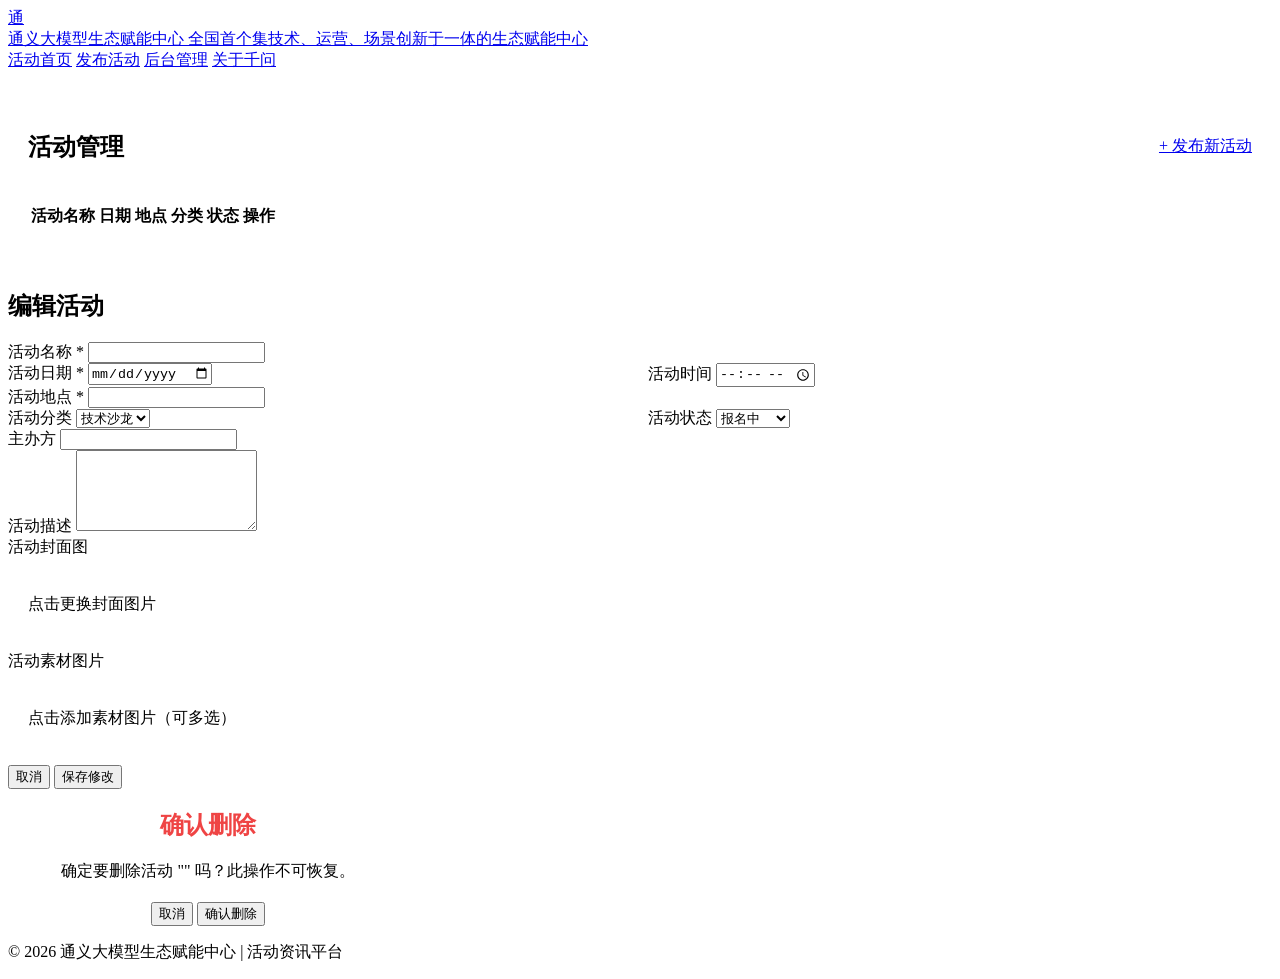
==== admin.html @ 53b087f9 "Add files via upload" ====
<!DOCTYPE html>
<html lang="zh-CN">
<head>
    <meta charset="UTF-8">
    <meta name="viewport" content="width=device-width, initial-scale=1.0">
    <title>后台管理 - 通义大模型生态赋能中心</title>
    <link rel="stylesheet" href="css/style.css">
</head>
<body>
    <!-- 导航栏 -->
    <nav class="navbar">
        <a href="index.html" class="nav-logo">
            <div class="logo-icon">通</div>
            <div class="logo-text-wrap">
                <span class="logo-text">通义大模型生态赋能中心</span>
                <span class="logo-subtitle">全国首个集技术、运营、场景创新于一体的生态赋能中心</span>
            </div>
        </a>
        <div class="nav-links">
            <a href="index.html">活动首页</a>
            <a href="publish.html">发布活动</a>
            <a href="admin.html" class="active">后台管理</a>
            <a href="qwen.html">关于千问</a>
        </div>
    </nav>

    <!-- 管理区域 -->
    <div class="container" style="padding:40px 20px;">
        <div style="display:flex; justify-content:space-between; align-items:center; flex-wrap:wrap; gap:12px;">
            <h2 class="section-title" style="padding-top:0;">活动管理</h2>
            <div style="display:flex; gap:10px; align-items:center;">
                <span style="font-size:14px; color:var(--text-light);" id="eventCount"></span>
                <a href="publish.html" class="btn btn-primary btn-sm">+ 发布新活动</a>
            </div>
        </div>

        <!-- 管理表格 -->
        <div style="overflow-x:auto; margin-top:20px;">
            <table class="admin-table" id="adminTable">
                <thead>
                    <tr>
                        <th>活动名称</th>
                        <th>日期</th>
                        <th>地点</th>
                        <th>分类</th>
                        <th>状态</th>
                        <th>操作</th>
                    </tr>
                </thead>
                <tbody id="tableBody">
                </tbody>
            </table>
        </div>

        <!-- 空状态 -->
        <div class="empty-state" id="emptyState" style="display:none;">
            <div class="empty-icon">📋</div>
            <h3>暂无活动数据</h3>
            <p>点击上方"发布新活动"按钮添加第一个活动</p>
        </div>
    </div>

    <!-- 编辑模态框 -->
    <div class="modal-overlay" id="editModal">
        <div class="modal">
            <h2>编辑活动</h2>
            <form id="editForm">
                <input type="hidden" id="editId">
                
                <div class="form-group">
                    <label>活动名称 <span class="required">*</span></label>
                    <input type="text" class="form-control" id="editTitle" required>
                </div>

                <div style="display:grid; grid-template-columns:1fr 1fr; gap:16px;">
                    <div class="form-group">
                        <label>活动日期 <span class="required">*</span></label>
                        <input type="date" class="form-control" id="editDate" required>
                    </div>
                    <div class="form-group">
                        <label>活动时间</label>
                        <input type="time" class="form-control" id="editTime">
                    </div>
                </div>

                <div class="form-group">
                    <label>活动地点 <span class="required">*</span></label>
                    <input type="text" class="form-control" id="editLocation" required>
                </div>

                <div style="display:grid; grid-template-columns:1fr 1fr; gap:16px;">
                    <div class="form-group">
                        <label>活动分类</label>
                        <select class="form-control" id="editCategory">
                            <option value="技术沙龙">技术沙龙</option>
                            <option value="行业峰会">行业峰会</option>
                            <option value="培训课程">培训课程</option>
                            <option value="工作坊">工作坊</option>
                            <option value="线上直播">线上直播</option>
                            <option value="其他">其他</option>
                        </select>
                    </div>
                    <div class="form-group">
                        <label>活动状态</label>
                        <select class="form-control" id="editStatus">
                            <option value="active">报名中</option>
                            <option value="upcoming">即将开始</option>
                            <option value="ended">已结束</option>
                        </select>
                    </div>
                </div>

                <div class="form-group">
                    <label>主办方</label>
                    <input type="text" class="form-control" id="editOrganizer">
                </div>

                <div class="form-group">
                    <label>活动描述</label>
                    <textarea class="form-control" id="editDescription" rows="5"></textarea>
                </div>

                <!-- 封面上传 -->
                <div class="form-group">
                    <label>活动封面图</label>
                    <div class="upload-area" onclick="document.getElementById('editCoverInput').click()" style="padding:20px;">
                        <p>点击更换封面图片</p>
                    </div>
                    <input type="file" id="editCoverInput" accept="image/*" style="display:none;" onchange="handleEditCoverUpload(this)">
                    <div class="upload-preview" id="editCoverPreview"></div>
                </div>

                <!-- 素材上传 -->
                <div class="form-group">
                    <label>活动素材图片</label>
                    <div class="upload-area" onclick="document.getElementById('editImagesInput').click()" style="padding:20px;">
                        <p>点击添加素材图片（可多选）</p>
                    </div>
                    <input type="file" id="editImagesInput" accept="image/*" multiple style="display:none;" onchange="handleEditImagesUpload(this)">
                    <div class="upload-preview" id="editImagesPreview"></div>
                </div>

                <div class="modal-actions">
                    <button type="button" class="btn btn-outline" onclick="closeEditModal()">取消</button>
                    <button type="submit" class="btn btn-primary">保存修改</button>
                </div>
            </form>
        </div>
    </div>

    <!-- 删除确认模态框 -->
    <div class="modal-overlay" id="deleteModal">
        <div class="modal" style="max-width:400px; text-align:center;">
            <h2 style="color:#ef4444;">确认删除</h2>
            <p style="margin:20px 0; color:var(--text-light);">确定要删除活动 "<span id="deleteEventName"></span>" 吗？此操作不可恢复。</p>
            <div class="modal-actions" style="justify-content:center;">
                <button class="btn btn-outline" onclick="closeDeleteModal()">取消</button>
                <button class="btn btn-danger" id="confirmDeleteBtn">确认删除</button>
            </div>
        </div>
    </div>

    <!-- 页脚 -->
    <footer class="footer">
        <div class="container">
            <p>© 2026 通义大模型生态赋能中心 | 活动资讯平台</p>
        </div>
    </footer>

    <script src="js/app.js"></script>
    <script>
        let editCoverBase64 = '';
        let editImagesBase64 = [];

        // 渲染管理列表
        function renderAdminTable() {
            const events = EventManager.getAll();
            const tbody = document.getElementById('tableBody');
            const emptyState = document.getElementById('emptyState');
            const countEl = document.getElementById('eventCount');

            countEl.textContent = `共 ${events.length} 个活动`;

            if (events.length === 0) {
                document.querySelector('.admin-table').style.display = 'none';
                emptyState.style.display = 'block';
                return;
            }

            document.querySelector('.admin-table').style.display = 'table';
            emptyState.style.display = 'none';

            tbody.innerHTML = events.map(event => `
                <tr>
                    <td style="max-width:250px;">
                        <strong style="display:block; overflow:hidden; text-overflow:ellipsis; white-space:nowrap;">${event.title}</strong>
                        <small style="color:var(--text-light);">${event.organizer || ''}</small>
                    </td>
                    <td>${event.date}</td>
                    <td>${event.location}</td>
                    <td><span class="tag">${event.category || '其他'}</span></td>
                    <td>
                        <span class="status ${event.status === 'active' ? 'status-active' : 'status-ended'}">
                            ${Utils.getStatusText(event.status)}
                        </span>
                    </td>
                    <td>
                        <div class="actions">
                            <button class="btn btn-outline btn-sm" onclick="openEditModal('${event.id}')">编辑</button>
                            <button class="btn btn-danger btn-sm" onclick="openDeleteModal('${event.id}', '${event.title.replace(/'/g, "\\'")}')">删除</button>
                        </div>
                    </td>
                </tr>
            `).join('');
        }

        // 打开编辑模态框
        function openEditModal(id) {
            const event = EventManager.getById(id);
            if (!event) return;

            document.getElementById('editId').value = id;
            document.getElementById('editTitle').value = event.title;
            document.getElementById('editDate').value = event.date;
            document.getElementById('editTime').value = event.time || '';
            document.getElementById('editLocation').value = event.location;
            document.getElementById('editCategory').value = event.category || '其他';
            document.getElementById('editStatus').value = event.status;
            document.getElementById('editOrganizer').value = event.organizer || '';
            document.getElementById('editDescription').value = event.description || '';

            // 加载现有封面
            editCoverBase64 = event.cover || '';
            if (editCoverBase64) {
                document.getElementById('editCoverPreview').innerHTML = `
                    <div class="preview-item">
                        <img src="${editCoverBase64}" alt="封面">
                        <button class="remove-btn" onclick="removeEditCover(event)">×</button>
                    </div>
                `;
            } else {
                document.getElementById('editCoverPreview').innerHTML = '';
            }

            // 加载现有素材
            editImagesBase64 = event.images ? [...event.images] : [];
            renderEditImagesPreview();

            document.getElementById('editModal').classList.add('active');
        }

        function closeEditModal() {
            document.getElementById('editModal').classList.remove('active');
        }

        // 处理编辑时封面上传
        async function handleEditCoverUpload(input) {
            const file = input.files[0];
            if (!file) return;
            editCoverBase64 = await Utils.compressImage(file, { maxSize: 1280, quality: 0.7 });
            document.getElementById('editCoverPreview').innerHTML = `
                <div class="preview-item">
                    <img src="${editCoverBase64}" alt="封面">
                    <button class="remove-btn" onclick="removeEditCover(event)">×</button>
                </div>
            `;
        }

        function removeEditCover(e) {
            e.stopPropagation();
            editCoverBase64 = '';
            document.getElementById('editCoverPreview').innerHTML = '';
            document.getElementById('editCoverInput').value = '';
        }

        // 处理编辑时素材上传
        async function handleEditImagesUpload(input) {
            const files = Array.from(input.files);
            for (const file of files) {
                if (file.size > 5 * 1024 * 1024) continue;
                const base64 = await Utils.compressImage(file, { maxSize: 1024, quality: 0.65 });
                editImagesBase64.push(base64);
            }
            renderEditImagesPreview();
            input.value = '';
        }

        function renderEditImagesPreview() {
            document.getElementById('editImagesPreview').innerHTML = editImagesBase64.map((img, index) => `
                <div class="preview-item">
                    <img src="${img}" alt="素材${index + 1}">
                    <button class="remove-btn" onclick="removeEditImage(event, ${index})">×</button>
                </div>
            `).join('');
        }

        function removeEditImage(e, index) {
            e.stopPropagation();
            editImagesBase64.splice(index, 1);
            renderEditImagesPreview();
        }

        // 提交编辑
        document.getElementById('editForm').addEventListener('submit', function(e) {
            e.preventDefault();
            const id = document.getElementById('editId').value;
            
            const updatedData = {
                title: document.getElementById('editTitle').value.trim(),
                date: document.getElementById('editDate').value,
                time: document.getElementById('editTime').value,
                location: document.getElementById('editLocation').value.trim(),
                category: document.getElementById('editCategory').value,
                status: document.getElementById('editStatus').value,
                organizer: document.getElementById('editOrganizer').value.trim(),
                description: document.getElementById('editDescription').value.trim(),
                cover: editCoverBase64,
                images: editImagesBase64
            };

            const result = EventManager.update(id, updatedData);
            if (!result.success) {
                Utils.showToast(result.message || '保存失败', 'error');
                return;
            }
            closeEditModal();
            renderAdminTable();
            Utils.showToast('活动已更新成功！');
        });

        // 删除相关
        let deleteTargetId = '';

        function openDeleteModal(id, name) {
            deleteTargetId = id;
            document.getElementById('deleteEventName').textContent = name;
            document.getElementById('deleteModal').classList.add('active');
        }

        function closeDeleteModal() {
            document.getElementById('deleteModal').classList.remove('active');
            deleteTargetId = '';
        }

        document.getElementById('confirmDeleteBtn').addEventListener('click', function() {
            if (deleteTargetId) {
                EventManager.delete(deleteTargetId);
                closeDeleteModal();
                renderAdminTable();
                Utils.showToast('活动已删除');
            }
        });

        // 点击模态框外部关闭
        document.getElementById('editModal').addEventListener('click', function(e) {
            if (e.target === this) closeEditModal();
        });
        document.getElementById('deleteModal').addEventListener('click', function(e) {
            if (e.target === this) closeDeleteModal();
        });

        // 初始化
        renderAdminTable();
    </script>
</body>
</html>
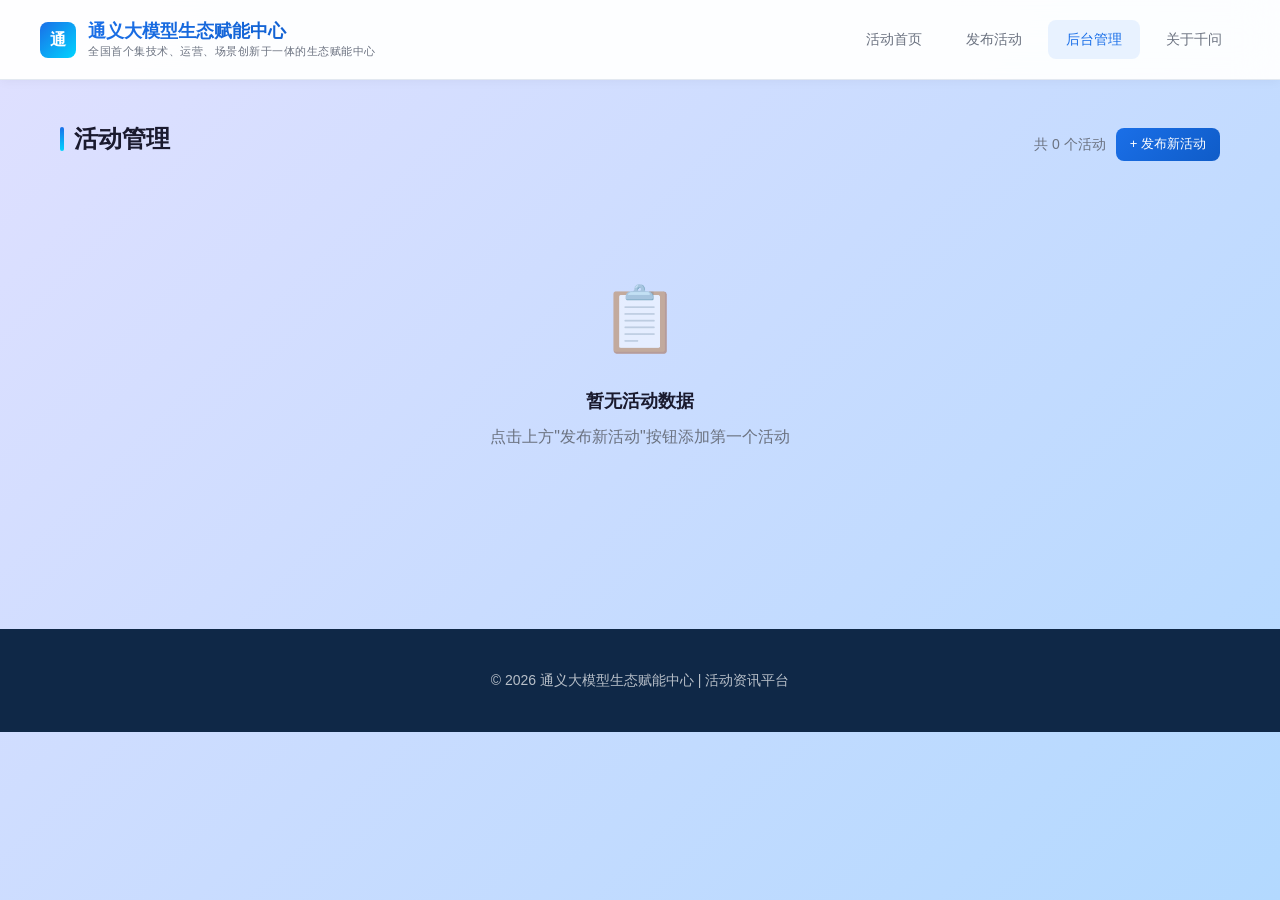
==== commit 59a3bf0e: "Add files via upload" ====
--- a/admin.html
+++ b/admin.html
@@ -167,6 +167,7 @@
         </div>
     </footer>
 
+    <script src="js/events-data.js"></script>
     <script src="js/app.js"></script>
     <script>
         let editCoverBase64 = '';
--- a/css/style.css
+++ b/css/style.css
@@ -0,0 +1,2539 @@
+/* ========== 通义大模型生态赋能中心活动资讯 - 公共样式 ========== */
+:root {
+    --primary: #1a6fe8;
+    --primary-dark: #0f5cc8;
+    --primary-light: #e8f2ff;
+    --accent: #00d4ff;
+    --bg: linear-gradient(135deg, #e0e0ff 0%, #c9dcff 50%, #b3d9ff 100%);
+    --card-bg: #ffffff;
+    --text: #1a1a2e;
+    --text-light: #6b7280;
+    --border: #e2e8f0;
+    --shadow: 0 4px 20px rgba(26, 111, 232, 0.08);
+    --shadow-hover: 0 8px 30px rgba(26, 111, 232, 0.15);
+    --radius: 12px;
+    --transition: all 0.3s ease;
+}
+
+* {
+    margin: 0;
+    padding: 0;
+    box-sizing: border-box;
+}
+
+body {
+    font-family: -apple-system, BlinkMacSystemFont, 'Segoe UI', 'PingFang SC', 'Hiragino Sans GB', 'Microsoft YaHei', sans-serif;
+    background: var(--bg);
+    background-attachment: fixed;
+    color: var(--text);
+    line-height: 1.6;
+    min-height: 100vh;
+}
+
+/* ========== 导航栏 ========== */
+.navbar {
+    background: rgba(255, 255, 255, 0.95);
+    backdrop-filter: blur(20px);
+    border-bottom: 1px solid var(--border);
+    padding: 0 40px;
+    height: 80px;
+    display: flex;
+    align-items: center;
+    justify-content: space-between;
+    position: sticky;
+    top: 0;
+    z-index: 1000;
+    box-shadow: 0 2px 10px rgba(0, 0, 0, 0.04);
+}
+
+.nav-logo {
+    display: flex;
+    align-items: center;
+    gap: 12px;
+    text-decoration: none;
+    color: var(--text);
+}
+
+.nav-logo .logo-icon {
+    width: 36px;
+    height: 36px;
+    background: linear-gradient(135deg, var(--primary), var(--accent));
+    border-radius: 8px;
+    display: flex;
+    align-items: center;
+    justify-content: center;
+    color: white;
+    font-weight: bold;
+    font-size: 16px;
+    flex-shrink: 0;
+}
+
+.nav-logo .logo-text-wrap {
+    display: flex;
+    flex-direction: column;
+    gap: 2px;
+}
+
+.nav-logo .logo-text {
+    font-size: 18px;
+    font-weight: 600;
+    background: linear-gradient(135deg, var(--primary), var(--primary-dark));
+    -webkit-background-clip: text;
+    -webkit-text-fill-color: transparent;
+    line-height: 1.2;
+}
+
+.nav-logo .logo-subtitle {
+    font-size: 11px;
+    color: var(--text-light);
+    line-height: 1.2;
+    letter-spacing: 0.5px;
+}
+
+.nav-links {
+    display: flex;
+    align-items: center;
+    gap: 8px;
+}
+
+.nav-links a {
+    text-decoration: none;
+    color: var(--text-light);
+    padding: 8px 18px;
+    border-radius: 8px;
+    font-size: 14px;
+    font-weight: 500;
+    transition: var(--transition);
+}
+
+.nav-links a:hover,
+.nav-links a.active {
+    color: var(--primary);
+    background: var(--primary-light);
+}
+
+.nav-links a.btn-primary {
+    background: linear-gradient(135deg, var(--primary), var(--primary-dark));
+    color: white;
+    padding: 8px 20px;
+}
+
+.nav-links a.btn-primary:hover {
+    transform: translateY(-1px);
+    box-shadow: 0 4px 12px rgba(26, 111, 232, 0.3);
+}
+
+/* ========== 通用容器 ========== */
+.container {
+    max-width: 1200px;
+    margin: 0 auto;
+    padding: 0 20px;
+}
+
+/* ========== 按钮样式 ========== */
+.btn {
+    display: inline-flex;
+    align-items: center;
+    justify-content: center;
+    gap: 8px;
+    padding: 10px 24px;
+    border-radius: 8px;
+    font-size: 14px;
+    font-weight: 500;
+    border: none;
+    cursor: pointer;
+    transition: var(--transition);
+    text-decoration: none;
+}
+
+.btn-primary {
+    background: linear-gradient(135deg, var(--primary), var(--primary-dark));
+    color: white;
+}
+
+.btn-primary:hover {
+    transform: translateY(-2px);
+    box-shadow: 0 6px 20px rgba(26, 111, 232, 0.3);
+}
+
+.btn-outline {
+    background: transparent;
+    color: var(--primary);
+    border: 1.5px solid var(--primary);
+}
+
+.btn-outline:hover {
+    background: var(--primary-light);
+}
+
+.btn-danger {
+    background: #ef4444;
+    color: white;
+}
+
+.btn-danger:hover {
+    background: #dc2626;
+    transform: translateY(-1px);
+}
+
+.btn-sm {
+    padding: 6px 14px;
+    font-size: 13px;
+}
+
+/* ========== 卡片样式 ========== */
+.card {
+    background: var(--card-bg);
+    border-radius: var(--radius);
+    box-shadow: var(--shadow);
+    border: 1px solid var(--border);
+    overflow: hidden;
+    transition: var(--transition);
+}
+
+.card:hover {
+    box-shadow: var(--shadow-hover);
+    transform: translateY(-4px);
+}
+
+/* ========== 表单样式 ========== */
+.form-group {
+    margin-bottom: 20px;
+}
+
+.form-group label {
+    display: block;
+    font-size: 14px;
+    font-weight: 500;
+    color: var(--text);
+    margin-bottom: 6px;
+}
+
+.form-group label .required {
+    color: #ef4444;
+    margin-left: 2px;
+}
+
+.form-control {
+    width: 100%;
+    padding: 10px 14px;
+    border: 1.5px solid var(--border);
+    border-radius: 8px;
+    font-size: 14px;
+    transition: var(--transition);
+    outline: none;
+    background: white;
+}
+
+.form-control:focus {
+    border-color: var(--primary);
+    box-shadow: 0 0 0 3px rgba(26, 111, 232, 0.1);
+}
+
+textarea.form-control {
+    resize: vertical;
+    min-height: 120px;
+}
+
+/* ========== AI资讯滚动条 ========== */
+.ai-news-bar {
+    background: linear-gradient(135deg, #0a1628 0%, #132a52 100%);
+    border-bottom: 1px solid rgba(0, 212, 255, 0.2);
+    padding: 8px 0;
+    overflow: hidden;
+    position: relative;
+}
+
+.ai-news-bar::before {
+    content: '';
+    position: absolute;
+    top: 0;
+    left: 0;
+    right: 0;
+    height: 1px;
+    background: linear-gradient(90deg, transparent, var(--accent), transparent);
+}
+
+.ai-news-inner {
+    display: flex;
+    align-items: center;
+    gap: 16px;
+    max-width: 1200px;
+    margin: 0 auto;
+    padding: 0 20px;
+}
+
+.ai-news-label {
+    flex-shrink: 0;
+    display: flex;
+    align-items: center;
+    gap: 8px;
+    background: linear-gradient(135deg, var(--primary), var(--accent));
+    color: white;
+    padding: 5px 14px;
+    border-radius: 20px;
+    font-size: 13px;
+    font-weight: 600;
+    letter-spacing: 0.5px;
+    z-index: 2;
+    box-shadow: 0 2px 10px rgba(0, 212, 255, 0.3);
+}
+
+.ai-news-label .pulse-dot {
+    width: 7px;
+    height: 7px;
+    background: #ff4d4d;
+    border-radius: 50%;
+    animation: pulse-dot 1.5s ease-in-out infinite;
+}
+
+@keyframes pulse-dot {
+    0%, 100% { opacity: 1; transform: scale(1); }
+    50% { opacity: 0.5; transform: scale(1.4); }
+}
+
+.ai-news-track-wrapper {
+    flex: 1;
+    overflow: hidden;
+    position: relative;
+    mask-image: linear-gradient(90deg, transparent 0%, black 3%, black 97%, transparent 100%);
+    -webkit-mask-image: linear-gradient(90deg, transparent 0%, black 3%, black 97%, transparent 100%);
+}
+
+.ai-news-track {
+    display: flex;
+    gap: 12px;
+    animation: news-scroll 60s linear infinite;
+    width: max-content;
+}
+
+.ai-news-track:hover {
+    animation-play-state: paused;
+}
+
+@keyframes news-scroll {
+    0% { transform: translateX(0); }
+    100% { transform: translateX(-50%); }
+}
+
+.ai-news-item {
+    flex-shrink: 0;
+    display: flex;
+    align-items: center;
+    gap: 10px;
+    background: rgba(255, 255, 255, 0.06);
+    border: 1px solid rgba(255, 255, 255, 0.08);
+    border-radius: 8px;
+    padding: 8px 16px;
+    cursor: pointer;
+    transition: all 0.3s ease;
+    white-space: nowrap;
+}
+
+.ai-news-item:hover {
+    background: rgba(255, 255, 255, 0.12);
+    border-color: rgba(0, 212, 255, 0.3);
+    transform: translateY(-1px);
+}
+
+.ai-news-item .news-tag {
+    font-size: 11px;
+    padding: 2px 8px;
+    border-radius: 4px;
+    font-weight: 500;
+    flex-shrink: 0;
+}
+
+.ai-news-item .news-tag.qwen {
+    background: rgba(0, 212, 255, 0.15);
+    color: #00d4ff;
+}
+
+.ai-news-item .news-tag.ai {
+    background: rgba(139, 92, 246, 0.15);
+    color: #a78bfa;
+}
+
+.ai-news-item .news-tag.model {
+    background: rgba(16, 185, 129, 0.15);
+    color: #34d399;
+}
+
+.ai-news-item .news-tag.app {
+    background: rgba(251, 191, 36, 0.15);
+    color: #fbbf24;
+}
+
+.ai-news-item .news-title {
+    font-size: 13px;
+    color: rgba(255, 255, 255, 0.85);
+    font-weight: 400;
+}
+
+.ai-news-item .news-time {
+    font-size: 11px;
+    color: rgba(255, 255, 255, 0.35);
+    flex-shrink: 0;
+}
+
+/* ========== Hero轮播区域（层叠交错排版）========== */
+.hero-carousel-section {
+    background: transparent;
+    padding: 0 0 20px;
+    position: relative;
+}
+
+/* 标题区域 - 透明背景（与页面渐变一致） */
+.carousel-header-gradient {
+    background: transparent;
+    padding: 28px 0 20px;
+    position: relative;
+}
+
+.carousel-header-inner {
+    max-width: 1400px;
+    margin: 0 auto;
+    padding: 0 80px;
+    display: flex;
+    justify-content: space-between;
+    align-items: center;
+    position: relative;
+    z-index: 1;
+}
+
+.carousel-title {
+    font-size: 30px;
+    font-weight: 800;
+    color: var(--primary);
+    margin: 0;
+    padding: 0 0 0 20px;
+    letter-spacing: 3px;
+    position: relative;
+    background: linear-gradient(135deg, #1a6fe8 0%, #4f46e5 45%, #7c3aed 100%);
+    -webkit-background-clip: text;
+    -webkit-text-fill-color: transparent;
+    background-clip: text;
+    filter: drop-shadow(0 2px 3px rgba(79, 70, 229, 0.28)) drop-shadow(0 6px 12px rgba(26, 111, 232, 0.12));
+}
+
+.carousel-title::before {
+    content: '';
+    position: absolute;
+    left: 0;
+    top: 50%;
+    transform: translateY(-50%);
+    width: 6px;
+    height: 70%;
+    border-radius: 4px;
+    background: linear-gradient(180deg, #1a6fe8 0%, #7c3aed 100%);
+    box-shadow: 0 2px 8px rgba(79, 70, 229, 0.45), inset 0 1px 1px rgba(255, 255, 255, 0.4);
+}
+
+
+
+/* 轮播视口 */
+.carousel-viewport-stacked {
+    max-width: 1400px;
+    margin: 0 auto;
+    padding: 20px 80px 0;
+    position: relative;
+    overflow: visible;
+}
+
+.carousel-track-stacked {
+    display: flex;
+    align-items: center;
+    justify-content: center;
+    gap: 0;
+    min-height: 360px;
+    position: relative;
+}
+
+/* 层叠卡片样式 */
+.carousel-slide-stacked {
+    position: absolute;
+    width: 300px;
+    height: 360px;
+    border-radius: 16px;
+    overflow: hidden;
+    box-shadow: 0 8px 30px rgba(0, 0, 0, 0.12);
+    transition: all 0.6s cubic-bezier(0.4, 0, 0.2, 1);
+    cursor: pointer;
+    background: white;
+}
+
+/* 中间突出卡片 */
+.carousel-slide-stacked.active {
+    transform: translateX(0) scale(1.1);
+    z-index: 10;
+    box-shadow: 0 20px 60px rgba(26, 111, 232, 0.3);
+}
+
+/* 左侧卡片 */
+.carousel-slide-stacked.prev {
+    transform: translateX(-220px) scale(0.82);
+    z-index: 5;
+    opacity: 0.7;
+    filter: brightness(0.7);
+}
+
+.carousel-slide-stacked.prev:hover {
+    transform: translateX(-200px) scale(0.87);
+    opacity: 0.85;
+    filter: brightness(0.85);
+}
+
+/* 右侧卡片 */
+.carousel-slide-stacked.next {
+    transform: translateX(220px) scale(0.82);
+    z-index: 5;
+    opacity: 0.7;
+    filter: brightness(0.7);
+}
+
+.carousel-slide-stacked.next:hover {
+    transform: translateX(200px) scale(0.87);
+    opacity: 0.85;
+    filter: brightness(0.85);
+}
+
+/* 隐藏其他卡片 */
+.carousel-slide-stacked.hidden {
+    transform: translateX(0) scale(0.6);
+    z-index: 1;
+    opacity: 0;
+    pointer-events: none;
+}
+
+/* 卡片图片 */
+.carousel-slide-stacked .slide-image {
+    width: 100%;
+    aspect-ratio: 1 / 1;
+    object-fit: cover;
+    transition: all 0.5s cubic-bezier(0.4, 0, 0.2, 1);
+}
+
+.carousel-slide-stacked.active:hover .slide-image {
+    transform: scale(1.05);
+}
+
+/* 遮罩和内容 */
+.slide-overlay {
+    position: absolute;
+    bottom: 0;
+    left: 0;
+    right: 0;
+    height: 35%;
+    background: linear-gradient(to top, rgba(0,0,0,0.9) 0%, rgba(0,0,0,0.6) 70%, transparent 100%);
+    pointer-events: none;
+}
+
+.slide-content {
+    position: absolute;
+    bottom: 0;
+    left: 0;
+    right: 0;
+    padding: 24px;
+    z-index: 2;
+}
+
+.slide-title {
+    font-size: 16px;
+    font-weight: 700;
+    line-height: 1.4;
+    margin: 0;
+    padding: 12px 16px;
+    background: linear-gradient(135deg, rgba(30, 64, 175, 0.9) 0%, rgba(59, 130, 246, 0.85) 50%, rgba(6, 182, 212, 0.8) 100%);
+    color: white;
+    border-radius: 10px 10px 0 0;
+    backdrop-filter: blur(10px);
+    box-shadow: 0 -4px 20px rgba(30, 64, 175, 0.3);
+}
+
+/* 导航按钮 */
+.carousel-nav-btn {
+    position: absolute;
+    top: 45%;
+    transform: translateY(-50%);
+    width: 44px;
+    height: 44px;
+    border-radius: 50%;
+    background: white;
+    border: 2px solid var(--border);
+    cursor: pointer;
+    display: flex;
+    align-items: center;
+    justify-content: center;
+    transition: all 0.3s ease;
+    z-index: 20;
+    box-shadow: 0 4px 16px rgba(0, 0, 0, 0.1);
+}
+
+.carousel-nav-btn:hover {
+    background: var(--primary);
+    border-color: var(--primary);
+    color: white;
+    transform: translateY(-50%) scale(1.1);
+    box-shadow: 0 8px 24px rgba(26, 111, 232, 0.3);
+}
+
+.carousel-nav-btn svg {
+    stroke: currentColor;
+}
+
+.carousel-prev-btn {
+    left: 10px;
+}
+
+.carousel-next-btn {
+    right: 10px;
+}
+
+/* 分页指示器 */
+.carousel-dots {
+    display: flex;
+    justify-content: center;
+    gap: 8px;
+    margin-top: 16px;
+}
+
+.dot-indicator {
+    width: 10px;
+    height: 10px;
+    border-radius: 50%;
+    background: #d1d5db;
+    cursor: pointer;
+    transition: all 0.3s ease;
+    border: 2px solid transparent;
+}
+
+.dot-indicator:hover {
+    background: #9ca3af;
+    transform: scale(1.2);
+}
+
+.dot-indicator.active {
+    width: 36px;
+    border-radius: 6px;
+    background: linear-gradient(135deg, var(--primary), var(--accent));
+    border-color: rgba(26, 111, 232, 0.2);
+}
+
+
+/* ========== 活动卡片网格 ========== */
+.events-grid {
+    display: grid;
+    grid-template-columns: repeat(auto-fill, minmax(350px, 1fr));
+    gap: 24px;
+    padding: 40px 0;
+}
+
+.event-card {
+    cursor: pointer;
+}
+
+.event-card .card-img {
+    width: 100%;
+    height: 200px;
+    object-fit: cover;
+    background: linear-gradient(135deg, var(--primary-light), #dbeafe);
+    display: flex;
+    align-items: center;
+    justify-content: center;
+    color: var(--primary);
+    font-size: 48px;
+}
+
+.event-card .card-img img {
+    width: 100%;
+    height: 100%;
+    object-fit: cover;
+}
+
+.event-card .card-body {
+    padding: 20px;
+}
+
+.event-card .card-body h3 {
+    font-size: 17px;
+    font-weight: 600;
+    margin-bottom: 10px;
+    line-height: 1.4;
+    display: -webkit-box;
+    -webkit-line-clamp: 2;
+    -webkit-box-orient: vertical;
+    overflow: hidden;
+}
+
+.event-card .card-meta {
+    display: flex;
+    flex-direction: column;
+    gap: 6px;
+    font-size: 13px;
+    color: var(--text-light);
+}
+
+.event-card .card-meta span {
+    display: flex;
+    align-items: center;
+    gap: 6px;
+}
+
+.event-card .card-footer {
+    padding: 14px 20px;
+    border-top: 1px solid var(--border);
+    display: flex;
+    justify-content: space-between;
+    align-items: center;
+}
+
+.event-card .tag {
+    font-size: 12px;
+    padding: 3px 10px;
+    border-radius: 20px;
+    background: var(--primary-light);
+    color: var(--primary);
+    font-weight: 500;
+}
+
+.event-card .status {
+    font-size: 12px;
+    font-weight: 500;
+}
+
+.status-active {
+    color: #10b981;
+}
+
+.status-ended {
+    color: #9ca3af;
+}
+
+/* ========== 分区标题 ========== */
+.section-title {
+    font-size: 24px;
+    font-weight: 600;
+    padding-top: 40px;
+    padding-bottom: 10px;
+    display: flex;
+    align-items: center;
+    gap: 10px;
+}
+
+.section-title::before {
+    content: '';
+    width: 4px;
+    height: 24px;
+    background: linear-gradient(180deg, var(--primary), var(--accent));
+    border-radius: 2px;
+}
+
+/* ========== 上传区域 ========== */
+.upload-area {
+    border: 2px dashed var(--border);
+    border-radius: var(--radius);
+    padding: 40px;
+    text-align: center;
+    cursor: pointer;
+    transition: var(--transition);
+    background: #fafbfd;
+}
+
+.upload-area:hover {
+    border-color: var(--primary);
+    background: var(--primary-light);
+}
+
+.upload-area .upload-icon {
+    font-size: 48px;
+    color: var(--primary);
+    margin-bottom: 12px;
+}
+
+.upload-area p {
+    color: var(--text-light);
+    font-size: 14px;
+}
+
+.upload-preview {
+    margin-top: 16px;
+    display: flex;
+    flex-wrap: wrap;
+    gap: 10px;
+}
+
+.upload-preview .preview-item {
+    width: 100px;
+    height: 100px;
+    border-radius: 8px;
+    overflow: hidden;
+    position: relative;
+}
+
+.upload-preview .preview-item img {
+    width: 100%;
+    height: 100%;
+    object-fit: cover;
+}
+
+.upload-preview .preview-item .remove-btn {
+    position: absolute;
+    top: 4px;
+    right: 4px;
+    width: 20px;
+    height: 20px;
+    border-radius: 50%;
+    background: rgba(239, 68, 68, 0.9);
+    color: white;
+    border: none;
+    cursor: pointer;
+    font-size: 12px;
+    display: flex;
+    align-items: center;
+    justify-content: center;
+}
+
+/* ========== 后台管理表格 ========== */
+.admin-table {
+    width: 100%;
+    border-collapse: collapse;
+    background: white;
+    border-radius: var(--radius);
+    overflow: hidden;
+    box-shadow: var(--shadow);
+}
+
+.admin-table th,
+.admin-table td {
+    padding: 14px 18px;
+    text-align: left;
+    font-size: 14px;
+}
+
+.admin-table th {
+    background: var(--primary);
+    color: white;
+    font-weight: 500;
+}
+
+.admin-table tr:nth-child(even) {
+    background: #f9fafb;
+}
+
+.admin-table tr:hover {
+    background: var(--primary-light);
+}
+
+.admin-table .actions {
+    display: flex;
+    gap: 8px;
+}
+
+/* ========== 详情页 ========== */
+.detail-header {
+    background: linear-gradient(135deg, #0f2847 0%, #1a4a8a 100%);
+    padding: 60px 0;
+    color: white;
+}
+
+.detail-header h1 {
+    font-size: 32px;
+    margin-bottom: 16px;
+}
+
+.detail-meta {
+    display: flex;
+    flex-wrap: wrap;
+    gap: 20px;
+    font-size: 14px;
+    opacity: 0.9;
+}
+
+.detail-meta span {
+    display: flex;
+    align-items: center;
+    gap: 6px;
+}
+
+.detail-content {
+    padding: 40px 0;
+}
+
+.detail-body {
+    background: white;
+    border-radius: var(--radius);
+    padding: 40px;
+    box-shadow: var(--shadow);
+}
+
+.detail-body h2 {
+    font-size: 20px;
+    margin-bottom: 20px;
+    color: var(--primary);
+}
+
+.detail-body .desc {
+    font-size: 15px;
+    line-height: 1.8;
+    color: #374151;
+    white-space: pre-wrap;
+}
+
+.detail-gallery {
+    display: grid;
+    grid-template-columns: repeat(auto-fill, minmax(200px, 1fr));
+    gap: 12px;
+    margin-top: 20px;
+}
+
+.detail-gallery img {
+    width: 100%;
+    height: 160px;
+    object-fit: cover;
+    border-radius: 8px;
+}
+
+/* ========== 模态框 ========== */
+.modal-overlay {
+    display: none;
+    position: fixed;
+    top: 0;
+    left: 0;
+    width: 100%;
+    height: 100%;
+    background: rgba(0, 0, 0, 0.5);
+    z-index: 2000;
+    align-items: center;
+    justify-content: center;
+}
+
+.modal-overlay.active {
+    display: flex;
+}
+
+.modal {
+    background: white;
+    border-radius: var(--radius);
+    padding: 30px;
+    width: 90%;
+    max-width: 600px;
+    max-height: 80vh;
+    overflow-y: auto;
+    box-shadow: 0 20px 60px rgba(0, 0, 0, 0.2);
+}
+
+.modal h2 {
+    font-size: 20px;
+    margin-bottom: 20px;
+    color: var(--text);
+}
+
+.modal-actions {
+    display: flex;
+    justify-content: flex-end;
+    gap: 10px;
+    margin-top: 24px;
+}
+
+/* ========== 空状态 ========== */
+.empty-state {
+    text-align: center;
+    padding: 80px 20px;
+    color: var(--text-light);
+}
+
+.empty-state .empty-icon {
+    font-size: 64px;
+    margin-bottom: 16px;
+    opacity: 0.5;
+}
+
+.empty-state h3 {
+    font-size: 18px;
+    margin-bottom: 8px;
+    color: var(--text);
+}
+
+/* ========== 消息提示 ========== */
+.toast {
+    position: fixed;
+    top: 80px;
+    right: 20px;
+    background: white;
+    padding: 14px 24px;
+    border-radius: 8px;
+    box-shadow: 0 10px 40px rgba(0, 0, 0, 0.15);
+    z-index: 3000;
+    transform: translateX(120%);
+    transition: transform 0.3s ease;
+    font-size: 14px;
+    border-left: 4px solid var(--primary);
+}
+
+.toast.show {
+    transform: translateX(0);
+}
+
+.toast.success {
+    border-left-color: #10b981;
+}
+
+.toast.error {
+    border-left-color: #ef4444;
+}
+
+/* ========== 页脚 ========== */
+.footer {
+    background: #0f2847;
+    color: rgba(255, 255, 255, 0.7);
+    padding: 40px 0;
+    text-align: center;
+    font-size: 14px;
+    margin-top: 60px;
+}
+
+.footer a {
+    color: var(--accent);
+    text-decoration: none;
+}
+
+/* ========== 更多模块入口 ========== */
+.module-links {
+    padding: 48px 0;
+    background:
+        radial-gradient(60% 120% at 10% 0%, rgba(26, 111, 232, 0.06) 0%, transparent 60%),
+        radial-gradient(60% 120% at 90% 100%, rgba(0, 212, 255, 0.05) 0%, transparent 60%),
+        #f8fafc;
+}
+
+.module-links .container {
+    display: flex;
+    gap: 28px;
+    perspective: 1200px;
+}
+
+.module-link-card {
+    position: relative;
+    flex: 1;
+    display: flex;
+    align-items: center;
+    gap: 20px;
+    padding: 30px 32px;
+    border-radius: 20px;
+    text-decoration: none;
+    color: #fff;
+    overflow: hidden;
+    isolation: isolate;
+    transform-style: preserve-3d;
+    transition: transform 0.4s cubic-bezier(0.22, 1, 0.36, 1), box-shadow 0.4s cubic-bezier(0.22, 1, 0.36, 1);
+    cursor: pointer;
+}
+
+/* 默认（上海AI活动）：蓝紫渐变 */
+.module-link-card {
+    background: linear-gradient(135deg, #1a6fe8 0%, #4f46e5 55%, #7c3aed 100%);
+    box-shadow:
+        0 12px 32px -8px rgba(79, 70, 229, 0.45),
+        0 4px 12px rgba(26, 111, 232, 0.25),
+        inset 0 1px 0 rgba(255, 255, 255, 0.25);
+}
+
+/* 张江AI创新小镇：青绿渐变 */
+.module-link-card.card-green {
+    background: linear-gradient(135deg, #0d9488 0%, #0f766e 50%, #115e59 100%);
+    box-shadow:
+        0 12px 32px -8px rgba(13, 148, 136, 0.45),
+        0 4px 12px rgba(13, 148, 136, 0.25),
+        inset 0 1px 0 rgba(255, 255, 255, 0.25);
+}
+
+/* 装饰光晕 */
+.module-link-card::before {
+    content: '';
+    position: absolute;
+    top: -60%;
+    right: -15%;
+    width: 260px;
+    height: 260px;
+    background: radial-gradient(circle, rgba(255, 255, 255, 0.22) 0%, transparent 70%);
+    border-radius: 50%;
+    z-index: -1;
+    transition: transform 0.5s ease;
+}
+
+.module-link-card::after {
+    content: '';
+    position: absolute;
+    bottom: -70%;
+    left: -10%;
+    width: 220px;
+    height: 220px;
+    background: radial-gradient(circle, rgba(255, 255, 255, 0.12) 0%, transparent 70%);
+    border-radius: 50%;
+    z-index: -1;
+}
+
+.module-link-card:hover {
+    transform: translateY(-8px) rotateX(4deg);
+    box-shadow:
+        0 24px 48px -12px rgba(79, 70, 229, 0.55),
+        0 8px 20px rgba(26, 111, 232, 0.3),
+        inset 0 1px 0 rgba(255, 255, 255, 0.3);
+}
+
+.module-link-card.card-green:hover {
+    box-shadow:
+        0 24px 48px -12px rgba(13, 148, 136, 0.55),
+        0 8px 20px rgba(13, 148, 136, 0.3),
+        inset 0 1px 0 rgba(255, 255, 255, 0.3);
+}
+
+.module-link-card:hover::before {
+    transform: scale(1.25);
+}
+
+.module-link-icon {
+    flex-shrink: 0;
+    width: 64px;
+    height: 64px;
+    display: flex;
+    align-items: center;
+    justify-content: center;
+    font-size: 32px;
+    border-radius: 18px;
+    background: rgba(255, 255, 255, 0.18);
+    border: 1px solid rgba(255, 255, 255, 0.28);
+    box-shadow: inset 0 1px 0 rgba(255, 255, 255, 0.3), 0 6px 16px rgba(0, 0, 0, 0.12);
+    backdrop-filter: blur(6px);
+    transition: transform 0.4s cubic-bezier(0.22, 1, 0.36, 1);
+}
+
+.module-link-card:hover .module-link-icon {
+    transform: scale(1.08) rotate(-4deg);
+}
+
+.module-link-info {
+    flex: 1;
+}
+
+.module-link-info h3 {
+    font-size: 19px;
+    font-weight: 700;
+    margin-bottom: 5px;
+    color: #fff;
+    letter-spacing: 0.3px;
+    text-shadow: 0 1px 2px rgba(0, 0, 0, 0.12);
+}
+
+.module-link-info p {
+    font-size: 13px;
+    color: rgba(255, 255, 255, 0.82);
+    margin: 0;
+}
+
+.module-link-arrow {
+    flex-shrink: 0;
+    width: 40px;
+    height: 40px;
+    display: flex;
+    align-items: center;
+    justify-content: center;
+    font-size: 18px;
+    font-weight: 700;
+    color: #fff;
+    border-radius: 50%;
+    background: rgba(255, 255, 255, 0.16);
+    border: 1px solid rgba(255, 255, 255, 0.25);
+    opacity: 0;
+    transform: translateX(-12px);
+    transition: all 0.35s cubic-bezier(0.22, 1, 0.36, 1);
+}
+
+.module-link-card:hover .module-link-arrow {
+    opacity: 1;
+    transform: translateX(0);
+}
+
+/* ========== 张江AI创新小镇 - 页面专属样式 ========== */
+.hero-zhangjiang {
+    background: linear-gradient(135deg, #0d3b2e 0%, #1a6b4a 40%, #0f5c3d 100%);
+    padding: 70px 0;
+    position: relative;
+    overflow: hidden;
+}
+
+.hero-zhangjiang::before {
+    content: '';
+    position: absolute;
+    top: -40%;
+    right: -15%;
+    width: 500px;
+    height: 500px;
+    background: radial-gradient(circle, rgba(52, 211, 153, 0.18), transparent 70%);
+    border-radius: 50%;
+}
+
+.hero-zhangjiang::after {
+    content: '';
+    position: absolute;
+    bottom: -30%;
+    left: -10%;
+    width: 400px;
+    height: 400px;
+    background: radial-gradient(circle, rgba(16, 185, 129, 0.2), transparent 70%);
+    border-radius: 50%;
+}
+
+.hero-zhangjiang .hero-content {
+    position: relative;
+    z-index: 1;
+    text-align: center;
+    color: white;
+}
+
+.hero-zhangjiang .hero-content h1 {
+    font-size: 38px;
+    font-weight: 700;
+    margin-bottom: 12px;
+    letter-spacing: -0.5px;
+}
+
+.hero-zhangjiang .hero-content p {
+    font-size: 17px;
+    opacity: 0.85;
+    max-width: 600px;
+    margin: 0 auto;
+}
+
+.zj-stats {
+    display: flex;
+    justify-content: center;
+    gap: 40px;
+    margin-top: 28px;
+    flex-wrap: wrap;
+}
+
+.zj-stat-item {
+    text-align: center;
+}
+
+.zj-stat-item .stat-num {
+    font-size: 28px;
+    font-weight: 700;
+    display: block;
+    background: linear-gradient(135deg, #34d399, #10b981);
+    -webkit-background-clip: text;
+    -webkit-text-fill-color: transparent;
+}
+
+.zj-stat-item .stat-label {
+    font-size: 13px;
+    opacity: 0.7;
+    margin-top: 2px;
+}
+
+.zj-toolbar {
+    background: white;
+    border-bottom: 1px solid var(--border);
+    padding: 12px 0;
+    position: sticky;
+    top: 70px;
+    z-index: 99;
+    box-shadow: 0 2px 8px rgba(0,0,0,0.04);
+}
+
+.zj-toolbar-inner {
+    max-width: 1200px;
+    margin: 0 auto;
+    padding: 0 20px;
+    display: flex;
+    align-items: center;
+    gap: 12px;
+    flex-wrap: wrap;
+}
+
+.zj-view-tabs {
+    display: flex;
+    gap: 4px;
+    background: var(--bg);
+    padding: 3px;
+    border-radius: 8px;
+}
+
+.zj-view-tab {
+    padding: 6px 16px;
+    border-radius: 6px;
+    font-size: 13px;
+    font-weight: 500;
+    border: none;
+    cursor: pointer;
+    transition: var(--transition);
+    background: transparent;
+    color: var(--text-light);
+}
+
+.zj-view-tab.active {
+    background: white;
+    color: #0f5c3d;
+    box-shadow: 0 1px 4px rgba(0,0,0,0.08);
+}
+
+.zj-publish-form {
+    background: white;
+    border-radius: var(--radius);
+    padding: 30px;
+    box-shadow: var(--shadow);
+    border: 1px solid var(--border);
+    max-width: 800px;
+    margin: 0 auto;
+}
+
+.zj-admin-section {
+    background: white;
+    border-radius: var(--radius);
+    padding: 24px;
+    box-shadow: var(--shadow);
+    border: 1px solid var(--border);
+    margin-top: 20px;
+}
+
+/* ========== 上海展会 - 翻牌卡片样式 ========== */
+.hero-exhibition {
+    background: linear-gradient(135deg, #1a0f47 0%, #4a1a8a 50%, #3d0d6e 100%);
+}
+
+.exhibition-stats {
+    display: flex;
+    justify-content: center;
+    gap: 40px;
+    margin-top: 28px;
+    flex-wrap: wrap;
+}
+
+.exhibition-stat-item {
+    text-align: center;
+}
+
+.exhibition-stat-item .stat-num {
+    font-size: 28px;
+    font-weight: 700;
+    display: block;
+    background: linear-gradient(135deg, #c084fc, #8b5cf6);
+    -webkit-background-clip: text;
+    -webkit-text-fill-color: transparent;
+}
+
+.exhibition-stat-item .stat-label {
+    font-size: 13px;
+    opacity: 0.7;
+    margin-top: 2px;
+}
+
+.exhibition-filter {
+    padding: 30px 0 10px;
+    display: flex;
+    flex-direction: column;
+    gap: 14px;
+}
+
+.filter-group {
+    display: flex;
+    gap: 8px;
+    flex-wrap: wrap;
+}
+
+.filter-btn, .filter-btn-status {
+    padding: 8px 18px;
+    border-radius: 20px;
+    font-size: 13px;
+    font-weight: 500;
+    border: 1.5px solid var(--border);
+    cursor: pointer;
+    transition: var(--transition);
+    background: white;
+    color: var(--text-light);
+}
+
+.filter-btn:hover, .filter-btn-status:hover {
+    border-color: #8b5cf6;
+    color: #8b5cf6;
+    background: #f5f0ff;
+}
+
+.filter-btn.active, .filter-btn-status.active {
+    background: linear-gradient(135deg, #8b5cf6, #6d28d9);
+    color: white;
+    border-color: transparent;
+}
+
+.data-source-info {
+    font-size: 12px;
+    color: var(--text-light);
+}
+
+.data-source-info a {
+    color: #8b5cf6;
+    text-decoration: none;
+    font-weight: 500;
+}
+
+.data-source-info a:hover {
+    text-decoration: underline;
+}
+
+/* 展会网格 */
+.exhibition-grid {
+    display: grid;
+    grid-template-columns: repeat(auto-fill, minmax(340px, 1fr));
+    gap: 28px;
+    padding: 30px 0 50px;
+}
+
+/* 翻牌卡片核心样式 */
+.flip-card {
+    perspective: 1000px;
+    height: 320px;
+    cursor: pointer;
+}
+
+.flip-card-inner {
+    position: relative;
+    width: 100%;
+    height: 100%;
+    transition: transform 0.6s cubic-bezier(0.4, 0, 0.2, 1);
+    transform-style: preserve-3d;
+}
+
+.flip-card:hover .flip-card-inner {
+    transform: rotateY(180deg);
+}
+
+.flip-card-front, .flip-card-back {
+    position: absolute;
+    width: 100%;
+    height: 100%;
+    backface-visibility: hidden;
+    -webkit-backface-visibility: hidden;
+    border-radius: var(--radius);
+    overflow: hidden;
+    box-shadow: var(--shadow);
+    border: 1px solid var(--border);
+}
+
+/* 翻牌正面 - 封面 */
+.flip-card-front {
+    background: white;
+}
+
+.exhibit-cover {
+    width: 100%;
+    height: 100%;
+    position: relative;
+    overflow: hidden;
+}
+
+.exhibit-cover img {
+    width: 100%;
+    height: 100%;
+    object-fit: cover;
+    transition: transform 0.5s ease;
+}
+
+.flip-card:hover .exhibit-cover img {
+    transform: scale(1.05);
+}
+
+.exhibit-cover.cover-fallback {
+    background: linear-gradient(135deg, #667eea 0%, #764ba2 100%);
+    display: flex;
+    align-items: center;
+    justify-content: center;
+}
+
+.cover-overlay {
+    position: absolute;
+    bottom: 0;
+    left: 0;
+    right: 0;
+    height: 55%;
+    background: linear-gradient(to top, rgba(0,0,0,0.85) 0%, transparent 100%);
+    pointer-events: none;
+}
+
+.exhibit-badges {
+    position: absolute;
+    top: 12px;
+    left: 12px;
+    display: flex;
+    gap: 6px;
+    flex-wrap: wrap;
+}
+
+.exhibit-badge {
+    font-size: 11px;
+    padding: 3px 10px;
+    border-radius: 12px;
+    font-weight: 500;
+    backdrop-filter: blur(10px);
+}
+
+.exhibit-badge-hot {
+    background: rgba(239, 68, 68, 0.85);
+    color: white;
+}
+
+.exhibit-badge-ongoing {
+    background: rgba(16, 185, 129, 0.85);
+    color: white;
+}
+
+.exhibit-badge-upcoming {
+    background: rgba(99, 102, 241, 0.85);
+    color: white;
+}
+
+.exhibit-cover-info {
+    position: absolute;
+    bottom: 0;
+    left: 0;
+    right: 0;
+    padding: 20px;
+    color: white;
+}
+
+.exhibit-cover-info h3 {
+    font-size: 17px;
+    font-weight: 600;
+    line-height: 1.4;
+    margin-bottom: 6px;
+    text-shadow: 0 1px 3px rgba(0,0,0,0.3);
+}
+
+.exhibit-cover-info .exhibit-date {
+    font-size: 13px;
+    opacity: 0.9;
+}
+
+/* 翻牌背面 - 详情 */
+.flip-card-back {
+    background: white;
+    transform: rotateY(180deg);
+}
+
+.exhibit-detail {
+    padding: 22px;
+    height: 100%;
+    display: flex;
+    flex-direction: column;
+}
+
+.exhibit-detail h3 {
+    font-size: 16px;
+    font-weight: 600;
+    color: var(--text);
+    margin-bottom: 14px;
+    padding-bottom: 10px;
+    border-bottom: 2px solid #8b5cf6;
+}
+
+.exhibit-meta {
+    display: flex;
+    flex-direction: column;
+    gap: 8px;
+    flex: 1;
+}
+
+.meta-item {
+    display: flex;
+    align-items: flex-start;
+    gap: 8px;
+    font-size: 13px;
+    color: var(--text-light);
+    line-height: 1.4;
+}
+
+.meta-icon {
+    flex-shrink: 0;
+    font-size: 14px;
+}
+
+.exhibit-tags {
+    display: flex;
+    gap: 6px;
+    flex-wrap: wrap;
+    margin-top: 12px;
+}
+
+.exhibit-tag {
+    font-size: 11px;
+    padding: 3px 10px;
+    border-radius: 12px;
+    background: #f5f0ff;
+    color: #7c3aed;
+    font-weight: 500;
+}
+
+.exhibit-source {
+    margin-top: 10px;
+    font-size: 11px;
+    color: var(--text-light);
+    display: flex;
+    align-items: center;
+    gap: 4px;
+}
+
+.exhibit-source::before {
+    content: '🔗';
+    font-size: 10px;
+}
+
+.source-link {
+    color: var(--primary);
+    text-decoration: none;
+    font-weight: 500;
+}
+
+.source-link:hover {
+    text-decoration: underline;
+}
+
+.exhibit-actions {
+    display: flex;
+    gap: 10px;
+    margin-top: 16px;
+    padding-top: 12px;
+    border-top: 1px solid var(--border);
+}
+
+/* 展会详情模态框 */
+.modal-exhibit {
+    max-width: 700px;
+}
+
+.modal-header {
+    display: flex;
+    justify-content: space-between;
+    align-items: center;
+    margin-bottom: 20px;
+}
+
+.modal-header h2 {
+    margin-bottom: 0 !important;
+}
+
+.modal-close {
+    background: none;
+    border: none;
+    font-size: 24px;
+    cursor: pointer;
+    color: var(--text-light);
+    padding: 4px 8px;
+    border-radius: 6px;
+    transition: var(--transition);
+}
+
+.modal-close:hover {
+    background: var(--bg);
+    color: var(--text);
+}
+
+.modal-exhibit-cover img {
+    width: 100%;
+    height: 240px;
+    object-fit: cover;
+    border-radius: 8px;
+    margin-bottom: 20px;
+}
+
+.info-grid {
+    display: grid;
+    grid-template-columns: 1fr 1fr;
+    gap: 10px;
+    margin-bottom: 16px;
+}
+
+.info-item {
+    font-size: 14px;
+    color: var(--text-light);
+}
+
+.info-desc {
+    font-size: 14px;
+    line-height: 1.8;
+    color: #374151;
+}
+
+.info-desc p {
+    margin-top: 8px;
+}
+
+/* 加载状态 */
+.loading-state {
+    text-align: center;
+    padding: 60px 20px;
+    color: var(--text-light);
+}
+
+.loading-spinner {
+    width: 40px;
+    height: 40px;
+    border: 3px solid var(--border);
+    border-top-color: #8b5cf6;
+    border-radius: 50%;
+    margin: 0 auto 16px;
+    animation: spin 0.8s linear infinite;
+}
+
+@keyframes spin {
+    to { transform: rotate(360deg); }
+}
+
+/* ========== AI资讯详情页 ==========  */
+.news-detail-header {
+    background: linear-gradient(135deg, #0a1628 0%, #132a52 100%);
+    padding: 40px 0 50px;
+    color: white;
+    position: relative;
+    overflow: hidden;
+}
+
+.news-detail-header::before {
+    content: '';
+    position: absolute;
+    top: -30%;
+    right: -10%;
+    width: 400px;
+    height: 400px;
+    background: radial-gradient(circle, rgba(0, 212, 255, 0.12), transparent 70%);
+    border-radius: 50%;
+}
+
+.news-breadcrumb {
+    font-size: 13px;
+    margin-bottom: 20px;
+    opacity: 0.7;
+}
+
+.news-breadcrumb a {
+    color: rgba(255,255,255,0.8);
+    text-decoration: none;
+    transition: color 0.2s;
+}
+
+.news-breadcrumb a:hover {
+    color: var(--accent);
+}
+
+.breadcrumb-sep {
+    margin: 0 2px;
+}
+
+.breadcrumb-current {
+    color: var(--accent);
+}
+
+.news-tag-wrap {
+    margin-bottom: 14px;
+}
+
+.news-detail-tag {
+    display: inline-block;
+    font-size: 12px;
+    padding: 4px 14px;
+    border-radius: 20px;
+    font-weight: 500;
+}
+
+.news-detail-tag.qwen {
+    background: rgba(0, 212, 255, 0.15);
+    color: #00d4ff;
+    border: 1px solid rgba(0, 212, 255, 0.3);
+}
+
+.news-detail-tag.ai {
+    background: rgba(139, 92, 246, 0.15);
+    color: #a78bfa;
+    border: 1px solid rgba(139, 92, 246, 0.3);
+}
+
+.news-detail-tag.model {
+    background: rgba(16, 185, 129, 0.15);
+    color: #34d399;
+    border: 1px solid rgba(16, 185, 129, 0.3);
+}
+
+.news-detail-tag.app {
+    background: rgba(251, 191, 36, 0.15);
+    color: #fbbf24;
+    border: 1px solid rgba(251, 191, 36, 0.3);
+}
+
+.news-detail-header h1 {
+    font-size: 28px;
+    font-weight: 700;
+    line-height: 1.4;
+    margin-bottom: 16px;
+    max-width: 800px;
+}
+
+.news-meta-info {
+    display: flex;
+    flex-wrap: wrap;
+    gap: 16px;
+    font-size: 14px;
+    opacity: 0.8;
+}
+
+.news-meta-item {
+    display: flex;
+    align-items: center;
+    gap: 4px;
+}
+
+.news-meta-category {
+    background: rgba(255,255,255,0.1);
+    padding: 2px 10px;
+    border-radius: 12px;
+    font-size: 12px;
+}
+
+.news-detail-content {
+    padding: 40px 0 60px;
+}
+
+.news-detail-layout {
+    display: grid;
+    grid-template-columns: 1fr 320px;
+    gap: 32px;
+    align-items: start;
+}
+
+.news-detail-body {
+    background: white;
+    border-radius: var(--radius);
+    padding: 36px;
+    box-shadow: var(--shadow);
+    border: 1px solid var(--border);
+}
+
+.news-summary {
+    background: linear-gradient(135deg, #f0f7ff 0%, #e8f4fd 100%);
+    border-radius: 10px;
+    padding: 20px 24px;
+    margin-bottom: 32px;
+    border-left: 4px solid var(--primary);
+}
+
+.summary-label {
+    font-size: 14px;
+    font-weight: 600;
+    color: var(--primary);
+    margin-bottom: 8px;
+}
+
+.summary-text {
+    font-size: 15px;
+    line-height: 1.7;
+    color: #374151;
+    margin: 0;
+}
+
+.news-article {
+    font-size: 15px;
+    line-height: 1.9;
+    color: #1f2937;
+}
+
+.news-article p {
+    margin-bottom: 20px;
+    text-align: justify;
+}
+
+.news-article p:last-child {
+    margin-bottom: 0;
+}
+
+.news-source-card {
+    margin-top: 36px;
+    background: #f8fafc;
+    border: 1px solid var(--border);
+    border-radius: 10px;
+    padding: 20px 24px;
+}
+
+.source-label {
+    font-size: 13px;
+    font-weight: 600;
+    color: var(--text-light);
+    margin-bottom: 12px;
+    text-transform: uppercase;
+    letter-spacing: 1px;
+}
+
+.source-info {
+    display: flex;
+    align-items: center;
+    justify-content: space-between;
+    gap: 12px;
+    flex-wrap: wrap;
+}
+
+.source-name {
+    font-size: 15px;
+    font-weight: 500;
+    color: var(--text);
+}
+
+.source-link {
+    display: inline-flex;
+    align-items: center;
+    gap: 4px;
+    font-size: 14px;
+    color: var(--primary);
+    text-decoration: none;
+    font-weight: 500;
+    padding: 6px 14px;
+    border-radius: 6px;
+    border: 1px solid var(--primary);
+    transition: all 0.2s;
+}
+
+.source-link:hover {
+    background: var(--primary);
+    color: white;
+}
+
+.source-disclaimer {
+    font-size: 12px;
+    color: var(--text-light);
+    margin-top: 12px;
+    padding-top: 12px;
+    border-top: 1px solid var(--border);
+}
+
+.news-actions {
+    display: flex;
+    gap: 12px;
+    margin-top: 24px;
+}
+
+/* 侧边栏 */
+.news-detail-sidebar {
+    position: sticky;
+    top: 100px;
+}
+
+.sidebar-section {
+    background: white;
+    border-radius: var(--radius);
+    padding: 24px;
+    box-shadow: var(--shadow);
+    border: 1px solid var(--border);
+}
+
+.sidebar-title {
+    font-size: 16px;
+    font-weight: 600;
+    color: var(--text);
+    margin-bottom: 16px;
+    padding-bottom: 12px;
+    border-bottom: 2px solid var(--border);
+}
+
+.sidebar-news-list {
+    display: flex;
+    flex-direction: column;
+    gap: 4px;
+}
+
+.sidebar-news-item {
+    display: flex;
+    align-items: flex-start;
+    gap: 8px;
+    padding: 10px 12px;
+    border-radius: 8px;
+    text-decoration: none;
+    transition: all 0.2s;
+    flex-wrap: wrap;
+}
+
+.sidebar-news-item:hover {
+    background: var(--primary-light);
+}
+
+.sidebar-tag {
+    font-size: 10px;
+    padding: 2px 6px;
+    border-radius: 4px;
+    font-weight: 500;
+    flex-shrink: 0;
+    margin-top: 2px;
+}
+
+.sidebar-tag.qwen {
+    background: rgba(0, 212, 255, 0.12);
+    color: #0891b2;
+}
+
+.sidebar-tag.ai {
+    background: rgba(139, 92, 246, 0.12);
+    color: #7c3aed;
+}
+
+.sidebar-tag.model {
+    background: rgba(16, 185, 129, 0.12);
+    color: #059669;
+}
+
+.sidebar-tag.app {
+    background: rgba(251, 191, 36, 0.12);
+    color: #d97706;
+}
+
+.sidebar-item-title {
+    font-size: 13px;
+    color: var(--text);
+    line-height: 1.4;
+    flex: 1;
+    display: -webkit-box;
+    -webkit-line-clamp: 2;
+    -webkit-box-orient: vertical;
+    overflow: hidden;
+}
+
+.sidebar-item-time {
+    font-size: 11px;
+    color: var(--text-light);
+    width: 100%;
+    padding-left: 0;
+}
+
+/* 资讯详情页响应式 */
+@media (max-width: 900px) {
+    .news-detail-layout {
+        grid-template-columns: 1fr;
+    }
+
+    .news-detail-sidebar {
+        position: static;
+    }
+
+    .news-detail-header h1 {
+        font-size: 22px;
+    }
+
+    .news-detail-body {
+        padding: 24px;
+    }
+}
+
+/* ========== 千问大模型页面（v4 阿里云官网风格） ========== */
+.qwp {
+    --qwp-primary: #1366EC;
+    --qwp-primary-deep: #0047B3;
+    --qwp-link: #1677FF;
+    --qwp-title: #191C21;
+    --qwp-body: #262626;
+    --qwp-desc: #6C717A;
+    --qwp-bg: linear-gradient(135deg, #d9e7fc 0%, #dedffb 40%, #e9def9 70%, #f2e6fc 100%);
+    --qwp-footer-bg: #F5F5F6;
+    --qwp-card-shadow: 0 8px 24px -4px rgba(0, 0, 0, 0.06), 0 16px 56px -12px rgba(19, 102, 236, 0.15);
+    --qwp-card-shadow-hover: 0 10px 40px -6px rgba(0, 0, 0, 0.1), 0 24px 80px -16px rgba(19, 102, 236, 0.27);
+    --qwp-tag-gradient: linear-gradient(72deg, rgba(133, 110, 250, 0.12) 0%, rgba(19, 102, 236, 0.12) 50%, rgba(0, 135, 245, 0.12) 100%);
+    font-family: -apple-system, BlinkMacSystemFont, "Helvetica Neue", Helvetica, "Segoe UI", Arial, Roboto, "PingFang SC", miui, "Hiragino Sans GB", "Microsoft Yahei", sans-serif;
+    background: var(--qwp-bg);
+    background-attachment: fixed;
+    color: var(--qwp-body);
+}
+
+.qwp-container {
+    max-width: 1200px;
+    margin: 0 auto;
+    padding: 0 32px;
+}
+
+/* Hero */
+.qwp-hero {
+    padding: 96px 0 72px;
+    text-align: center;
+    background:
+        radial-gradient(50% 80% at 50% 0%, rgba(19, 102, 236, 0.06) 0%, rgba(133, 110, 250, 0.04) 55%, transparent 100%);
+}
+
+.qwp-hero-badge {
+    display: inline-flex;
+    align-items: center;
+    gap: 8px;
+    font-size: 13px;
+    font-weight: 500;
+    color: var(--qwp-primary);
+    letter-spacing: 1px;
+    background: var(--qwp-tag-gradient);
+    border: 1px solid rgba(19, 102, 236, 0.18);
+    border-radius: 960px;
+    padding: 6px 18px;
+    margin-bottom: 28px;
+}
+
+.qwp-hero-dot {
+    width: 7px;
+    height: 7px;
+    border-radius: 50%;
+    background: var(--qwp-primary);
+    box-shadow: 0 0 0 3px rgba(19, 102, 236, 0.15);
+}
+
+.qwp-hero-title {
+    font-size: 44px;
+    font-weight: 600;
+    color: var(--qwp-title);
+    line-height: 1.25;
+    margin-bottom: 18px;
+    letter-spacing: -0.5px;
+}
+
+.qwp-hero-sub {
+    font-size: 16px;
+    line-height: 1.7;
+    color: var(--qwp-desc);
+    max-width: 640px;
+    margin: 0 auto 32px;
+}
+
+/* Hero 按钮（阿里云风格） */
+.qwp-hero-actions {
+    display: flex;
+    justify-content: center;
+    gap: 14px;
+    margin-bottom: 36px;
+    flex-wrap: wrap;
+}
+
+.qwp-btn-primary {
+    display: inline-flex;
+    align-items: center;
+    height: 44px;
+    padding: 0 28px;
+    font-size: 16px;
+    font-weight: 500;
+    color: #fff;
+    background: var(--qwp-primary);
+    border-radius: 8px;
+    text-decoration: none;
+    box-shadow:
+        inset 0 0 12px -6px rgba(255, 255, 255, 0.6),
+        inset 0 8px 32px -16px rgba(255, 255, 255, 0.8),
+        0 8px 24px -8px rgba(19, 102, 236, 0.5);
+    transition: transform 0.2s, box-shadow 0.2s, background 0.2s;
+}
+
+.qwp-btn-primary:hover {
+    background: var(--qwp-primary-deep);
+    transform: translateY(-2px);
+    box-shadow:
+        inset 0 0 12px -6px rgba(255, 255, 255, 0.6),
+        0 12px 32px -8px rgba(19, 102, 236, 0.55);
+}
+
+.qwp-btn-secondary {
+    display: inline-flex;
+    align-items: center;
+    height: 44px;
+    padding: 0 28px;
+    font-size: 16px;
+    font-weight: 500;
+    color: #181818;
+    background: linear-gradient(#FFFFFF 0%, #F7F9FC 97%);
+    border: 1px solid rgba(19, 102, 236, 0.2);
+    border-radius: 8px;
+    text-decoration: none;
+    box-shadow: 0 20px 40px -12px rgba(48, 128, 255, 0.2), 0 2px 12px rgba(9, 78, 189, 0.06);
+    transition: transform 0.2s, box-shadow 0.2s;
+}
+
+.qwp-btn-secondary:hover {
+    transform: translateY(-2px);
+    box-shadow: 0 24px 48px -12px rgba(48, 128, 255, 0.3), 0 4px 16px rgba(9, 78, 189, 0.1);
+}
+
+.qwp-hero-tags {
+    display: flex;
+    justify-content: center;
+    flex-wrap: wrap;
+    gap: 10px;
+}
+
+.qwp-chip {
+    font-size: 13px;
+    font-weight: 500;
+    color: var(--qwp-body);
+    background: var(--qwp-tag-gradient);
+    border: 1px solid rgba(19, 102, 236, 0.14);
+    border-radius: 6px;
+    padding: 6px 16px;
+    transition: border-color 0.2s, color 0.2s;
+}
+
+.qwp-chip:hover {
+    border-color: var(--qwp-primary);
+    color: var(--qwp-primary);
+}
+
+/* Section */
+.qwp-section {
+    padding: 72px 0;
+}
+
+.qwp-section-alt {
+    background: rgba(255, 255, 255, 0.45);
+}
+
+.qwp-section-head {
+    margin-bottom: 40px;
+}
+
+.qwp-section-title {
+    font-size: 32px;
+    font-weight: 600;
+    color: var(--qwp-title);
+    margin-bottom: 10px;
+    letter-spacing: -0.3px;
+}
+
+.qwp-section-desc {
+    font-size: 15px;
+    color: var(--qwp-desc);
+}
+
+/* Model grid */
+.qwp-model-grid {
+    display: grid;
+    grid-template-columns: repeat(3, 1fr);
+    gap: 24px;
+}
+
+.qwp-grid-2 {
+    grid-template-columns: repeat(2, 1fr);
+}
+
+/* Model card（阿里云双层蓝调阴影、无边框） */
+.qwp-model-card {
+    background: #fff;
+    border: none;
+    border-radius: 16px;
+    padding: 28px;
+    display: flex;
+    flex-direction: column;
+    box-shadow: var(--qwp-card-shadow);
+    transition: box-shadow 0.3s, transform 0.3s;
+}
+
+.qwp-model-card:hover {
+    transform: translateY(-4px);
+    box-shadow: var(--qwp-card-shadow-hover);
+}
+
+/* 白色分区内的卡片加浅边框以区分 */
+.qwp-section-alt .qwp-model-card {
+    border: 1px solid #EEF1F6;
+}
+
+.qwp-model-head {
+    display: flex;
+    align-items: center;
+    justify-content: space-between;
+    gap: 12px;
+    margin-bottom: 14px;
+}
+
+.qwp-model-name {
+    font-size: 18px;
+    font-weight: 600;
+    color: var(--qwp-title);
+    margin: 0;
+    line-height: 1.4;
+}
+
+.qwp-model-badge {
+    flex-shrink: 0;
+    font-size: 12px;
+    font-weight: 500;
+    color: var(--qwp-primary);
+    background: var(--qwp-tag-gradient);
+    border-radius: 4px;
+    padding: 3px 10px;
+    line-height: 1.6;
+}
+
+.qwp-badge-blue   { color: #1366EC; }
+.qwp-badge-green  { color: #0a8f4d; }
+.qwp-badge-purple { color: #6d3df0; }
+.qwp-badge-orange { color: #c2570a; }
+.qwp-badge-cyan   { color: #0891b2; }
+
+.qwp-model-desc {
+    font-size: 14px;
+    line-height: 1.75;
+    color: var(--qwp-desc);
+    margin-bottom: 20px;
+    flex: 1;
+}
+
+.qwp-model-tags {
+    display: flex;
+    flex-wrap: wrap;
+    gap: 8px;
+}
+
+.qwp-tag {
+    font-size: 12px;
+    color: #4A4F57;
+    background: var(--qwp-tag-gradient);
+    border-radius: 4px;
+    padding: 5px 12px;
+    font-weight: 400;
+}
+
+.qwp-section-alt .qwp-tag {
+    background: #F7F9FC;
+}
+
+/* Eco banner（阿里云 AI 橙→紫→蓝渐变） */
+.qwp-eco {
+    padding: 0 0 72px;
+}
+
+.qwp-eco-inner {
+    background:
+        radial-gradient(120% 260% at 0% 0%, rgba(255, 145, 94, 0.85) 0%, rgba(127, 91, 255, 0.85) 38%, rgba(0, 97, 255, 0.92) 78%, #0061FF 100%);
+    border-radius: 24px;
+    padding: 60px 40px;
+    text-align: center;
+    color: #fff;
+    box-shadow: 0 24px 64px -16px rgba(0, 97, 255, 0.4);
+}
+
+.qwp-eco-title {
+    font-size: 30px;
+    font-weight: 600;
+    margin-bottom: 12px;
+}
+
+.qwp-eco-desc {
+    font-size: 15px;
+    opacity: 0.92;
+    margin-bottom: 30px;
+}
+
+.qwp-eco-btn {
+    display: inline-flex;
+    align-items: center;
+    height: 44px;
+    padding: 0 32px;
+    font-size: 16px;
+    font-weight: 500;
+    color: var(--qwp-primary);
+    background: #fff;
+    border-radius: 8px;
+    text-decoration: none;
+    box-shadow: 0 8px 24px rgba(0, 0, 0, 0.18);
+    transition: transform 0.2s, box-shadow 0.2s;
+}
+
+.qwp-eco-btn:hover {
+    transform: translateY(-2px);
+    box-shadow: 0 12px 32px rgba(0, 0, 0, 0.25);
+}
+
+/* Disclaimer footer */
+.qwp-disclaimer {
+    padding: 28px 0 48px;
+    background: transparent;
+}
+
+.qwp-disclaimer p {
+    font-size: 12px;
+    color: #808080;
+    text-align: center;
+    line-height: 1.6;
+}
+
+.qwp-disclaimer a {
+    color: var(--qwp-link);
+    text-decoration: none;
+}
+
+.qwp-disclaimer a:hover {
+    text-decoration: underline;
+}
+
+/* 千问页面响应式 */
+@media (max-width: 900px) {
+    .qwp-model-grid {
+        grid-template-columns: 1fr 1fr;
+    }
+
+    .qwp-hero-title {
+        font-size: 34px;
+    }
+
+    .qwp-section-title {
+        font-size: 26px;
+    }
+}
+
+@media (max-width: 640px) {
+    .qwp-container {
+        padding: 0 20px;
+    }
+
+    .qwp-hero {
+        padding: 56px 0 44px;
+    }
+
+    .qwp-hero-title {
+        font-size: 28px;
+    }
+
+    .qwp-section {
+        padding: 48px 0;
+    }
+
+    .qwp-model-grid,
+    .qwp-grid-2 {
+        grid-template-columns: 1fr;
+    }
+
+    .qwp-eco-inner {
+        padding: 40px 24px;
+    }
+}
+
+/* ========== 响应式 ==========  */
+@media (max-width: 768px) {
+    .navbar {
+        padding: 0 20px;
+    }
+
+    .nav-logo .logo-text {
+        font-size: 14px;
+    }
+
+    .hero-content h1 {
+        font-size: 28px;
+    }
+
+    .events-grid {
+        grid-template-columns: 1fr;
+    }
+
+    .admin-table {
+        font-size: 12px;
+    }
+
+    .admin-table th,
+    .admin-table td {
+        padding: 10px;
+    }
+
+    /* Hero轮播响应式 */
+    .carousel-header-gradient {
+        padding: 14px 0 16px;
+    }
+
+    .carousel-header-inner {
+        padding: 0 20px;
+    }
+
+    .carousel-title {
+        font-size: 20px;
+        padding-left: 16px;
+    }
+
+    .carousel-viewport-stacked {
+        padding: 16px 20px 0;
+    }
+
+    .carousel-slide-stacked {
+        width: 240px;
+        height: 280px;
+    }
+
+    .carousel-slide-stacked.prev {
+        transform: translateX(-160px) scale(0.78);
+    }
+
+    .carousel-slide-stacked.next {
+        transform: translateX(160px) scale(0.78);
+    }
+
+    .slide-title {
+        font-size: 16px;
+    }
+
+    .carousel-nav-btn {
+        width: 36px;
+        height: 36px;
+    }
+
+    .carousel-nav-btn svg {
+        width: 18px;
+        height: 18px;
+    }
+
+    /* 展会页面响应式 */
+    .exhibition-grid {
+        grid-template-columns: 1fr;
+        gap: 20px;
+    }
+
+    .flip-card {
+        height: 280px;
+    }
+
+    .exhibition-stats {
+        gap: 20px;
+    }
+
+    .exhibition-stat-item .stat-num {
+        font-size: 22px;
+    }
+
+    .info-grid {
+        grid-template-columns: 1fr;
+    }
+
+    .exhibit-actions {
+        flex-direction: column;
+    }
+
+    .exhibit-actions .btn {
+        width: 100%;
+        justify-content: center;
+    }
+
+    /* 模块入口响应式 */
+    .module-links .container {
+        flex-direction: column;
+    }
+
+    .module-link-card {
+        padding: 22px 22px;
+        gap: 16px;
+    }
+
+    .module-link-icon {
+        width: 52px;
+        height: 52px;
+        font-size: 26px;
+        border-radius: 14px;
+    }
+
+    .module-link-info h3 {
+        font-size: 16px;
+    }
+
+    .module-link-arrow {
+        display: none;
+    }
+}
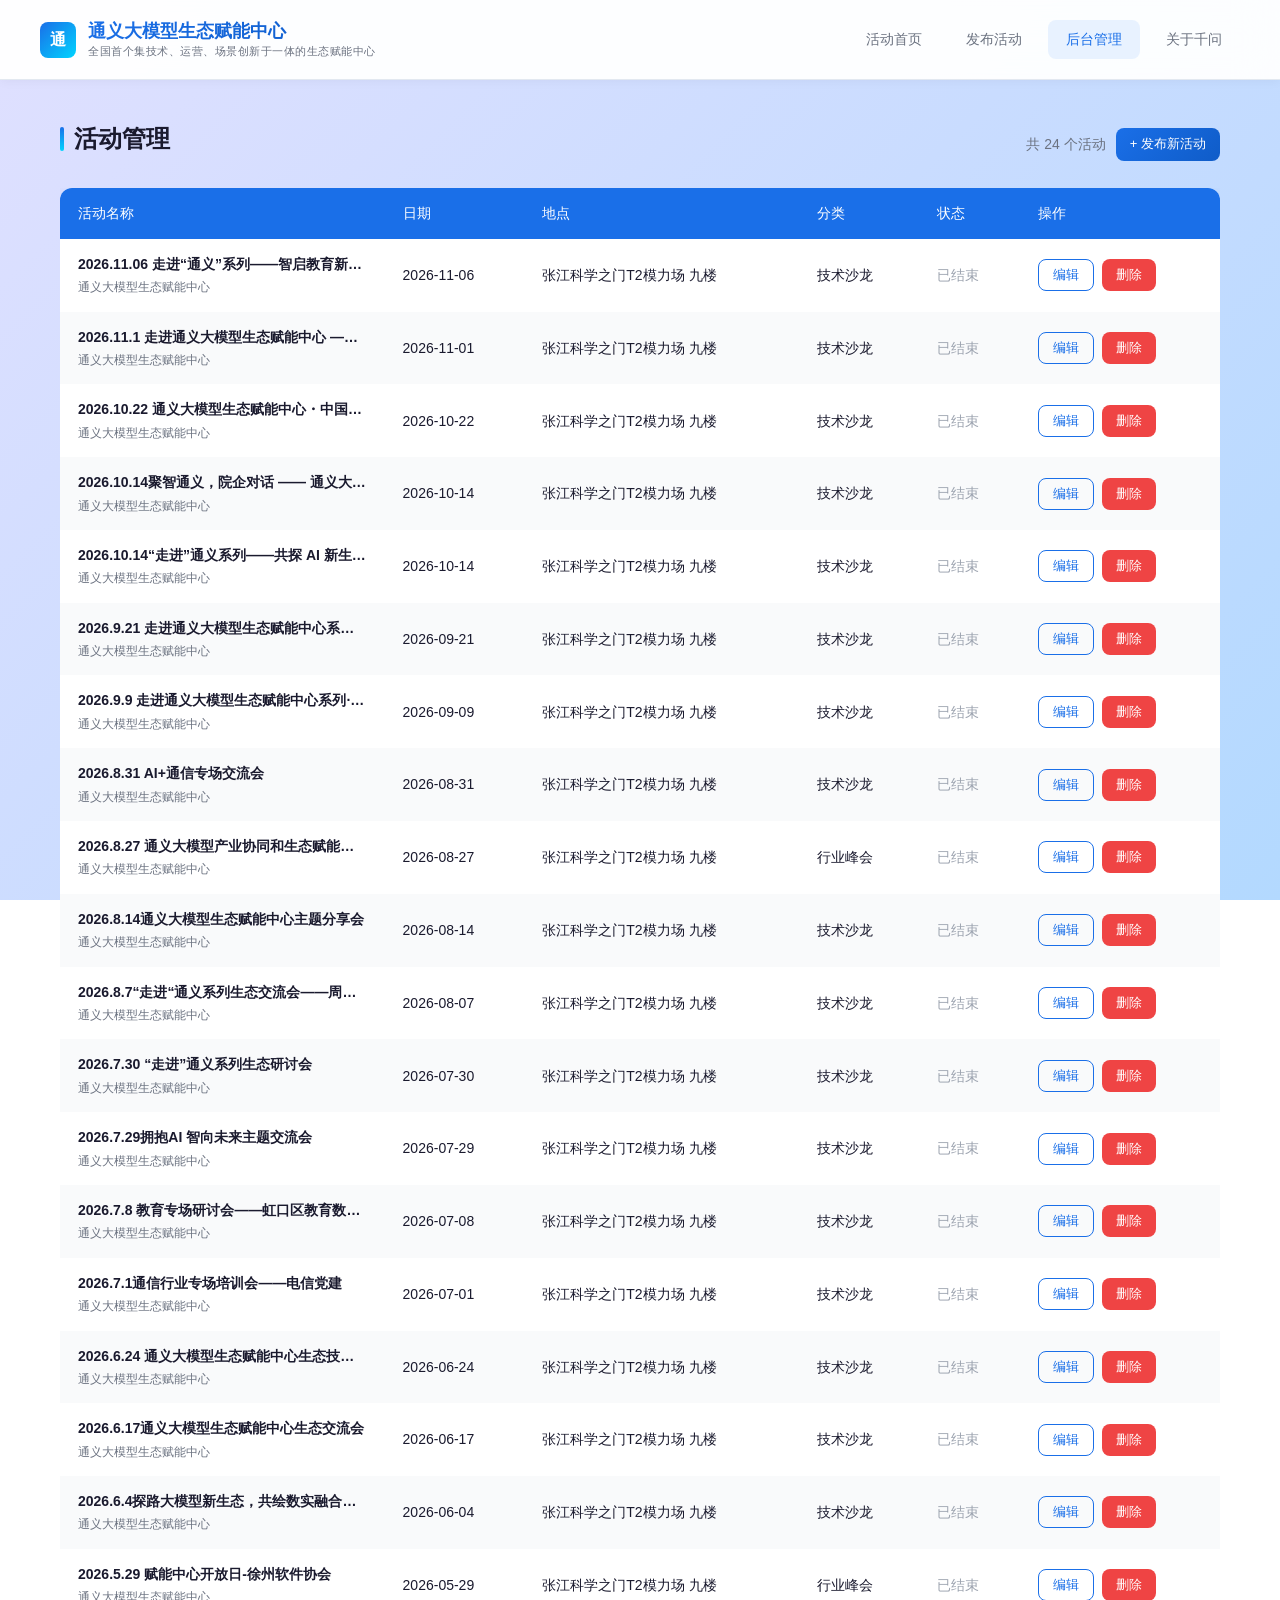
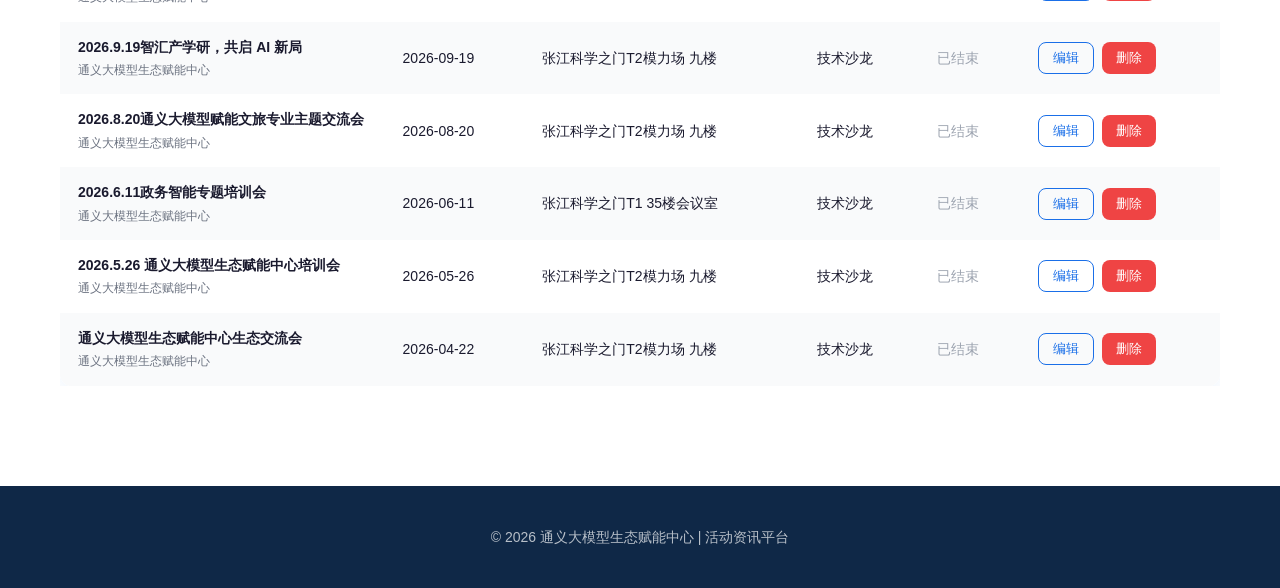
==== commit 50aac347: "Add files via upload" ====
--- a/admin.html
+++ b/admin.html
@@ -4,7 +4,7 @@
     <meta charset="UTF-8">
     <meta name="viewport" content="width=device-width, initial-scale=1.0">
     <title>后台管理 - 通义大模型生态赋能中心</title>
-    <link rel="stylesheet" href="css/style.css">
+    <link rel="stylesheet" href="style.css">
 </head>
 <body>
     <!-- 导航栏 -->
@@ -167,8 +167,8 @@
         </div>
     </footer>
 
-    <script src="js/events-data.js"></script>
-    <script src="js/app.js"></script>
+    <script src="events-data.js"></script>
+    <script src="app.js"></script>
     <script>
         let editCoverBase64 = '';
         let editImagesBase64 = [];
--- a/style.css
+++ b/style.css
@@ -0,0 +1,2539 @@
+/* ========== 通义大模型生态赋能中心活动资讯 - 公共样式 ========== */
+:root {
+    --primary: #1a6fe8;
+    --primary-dark: #0f5cc8;
+    --primary-light: #e8f2ff;
+    --accent: #00d4ff;
+    --bg: linear-gradient(135deg, #e0e0ff 0%, #c9dcff 50%, #b3d9ff 100%);
+    --card-bg: #ffffff;
+    --text: #1a1a2e;
+    --text-light: #6b7280;
+    --border: #e2e8f0;
+    --shadow: 0 4px 20px rgba(26, 111, 232, 0.08);
+    --shadow-hover: 0 8px 30px rgba(26, 111, 232, 0.15);
+    --radius: 12px;
+    --transition: all 0.3s ease;
+}
+
+* {
+    margin: 0;
+    padding: 0;
+    box-sizing: border-box;
+}
+
+body {
+    font-family: -apple-system, BlinkMacSystemFont, 'Segoe UI', 'PingFang SC', 'Hiragino Sans GB', 'Microsoft YaHei', sans-serif;
+    background: var(--bg);
+    background-attachment: fixed;
+    color: var(--text);
+    line-height: 1.6;
+    min-height: 100vh;
+}
+
+/* ========== 导航栏 ========== */
+.navbar {
+    background: rgba(255, 255, 255, 0.95);
+    backdrop-filter: blur(20px);
+    border-bottom: 1px solid var(--border);
+    padding: 0 40px;
+    height: 80px;
+    display: flex;
+    align-items: center;
+    justify-content: space-between;
+    position: sticky;
+    top: 0;
+    z-index: 1000;
+    box-shadow: 0 2px 10px rgba(0, 0, 0, 0.04);
+}
+
+.nav-logo {
+    display: flex;
+    align-items: center;
+    gap: 12px;
+    text-decoration: none;
+    color: var(--text);
+}
+
+.nav-logo .logo-icon {
+    width: 36px;
+    height: 36px;
+    background: linear-gradient(135deg, var(--primary), var(--accent));
+    border-radius: 8px;
+    display: flex;
+    align-items: center;
+    justify-content: center;
+    color: white;
+    font-weight: bold;
+    font-size: 16px;
+    flex-shrink: 0;
+}
+
+.nav-logo .logo-text-wrap {
+    display: flex;
+    flex-direction: column;
+    gap: 2px;
+}
+
+.nav-logo .logo-text {
+    font-size: 18px;
+    font-weight: 600;
+    background: linear-gradient(135deg, var(--primary), var(--primary-dark));
+    -webkit-background-clip: text;
+    -webkit-text-fill-color: transparent;
+    line-height: 1.2;
+}
+
+.nav-logo .logo-subtitle {
+    font-size: 11px;
+    color: var(--text-light);
+    line-height: 1.2;
+    letter-spacing: 0.5px;
+}
+
+.nav-links {
+    display: flex;
+    align-items: center;
+    gap: 8px;
+}
+
+.nav-links a {
+    text-decoration: none;
+    color: var(--text-light);
+    padding: 8px 18px;
+    border-radius: 8px;
+    font-size: 14px;
+    font-weight: 500;
+    transition: var(--transition);
+}
+
+.nav-links a:hover,
+.nav-links a.active {
+    color: var(--primary);
+    background: var(--primary-light);
+}
+
+.nav-links a.btn-primary {
+    background: linear-gradient(135deg, var(--primary), var(--primary-dark));
+    color: white;
+    padding: 8px 20px;
+}
+
+.nav-links a.btn-primary:hover {
+    transform: translateY(-1px);
+    box-shadow: 0 4px 12px rgba(26, 111, 232, 0.3);
+}
+
+/* ========== 通用容器 ========== */
+.container {
+    max-width: 1200px;
+    margin: 0 auto;
+    padding: 0 20px;
+}
+
+/* ========== 按钮样式 ========== */
+.btn {
+    display: inline-flex;
+    align-items: center;
+    justify-content: center;
+    gap: 8px;
+    padding: 10px 24px;
+    border-radius: 8px;
+    font-size: 14px;
+    font-weight: 500;
+    border: none;
+    cursor: pointer;
+    transition: var(--transition);
+    text-decoration: none;
+}
+
+.btn-primary {
+    background: linear-gradient(135deg, var(--primary), var(--primary-dark));
+    color: white;
+}
+
+.btn-primary:hover {
+    transform: translateY(-2px);
+    box-shadow: 0 6px 20px rgba(26, 111, 232, 0.3);
+}
+
+.btn-outline {
+    background: transparent;
+    color: var(--primary);
+    border: 1.5px solid var(--primary);
+}
+
+.btn-outline:hover {
+    background: var(--primary-light);
+}
+
+.btn-danger {
+    background: #ef4444;
+    color: white;
+}
+
+.btn-danger:hover {
+    background: #dc2626;
+    transform: translateY(-1px);
+}
+
+.btn-sm {
+    padding: 6px 14px;
+    font-size: 13px;
+}
+
+/* ========== 卡片样式 ========== */
+.card {
+    background: var(--card-bg);
+    border-radius: var(--radius);
+    box-shadow: var(--shadow);
+    border: 1px solid var(--border);
+    overflow: hidden;
+    transition: var(--transition);
+}
+
+.card:hover {
+    box-shadow: var(--shadow-hover);
+    transform: translateY(-4px);
+}
+
+/* ========== 表单样式 ========== */
+.form-group {
+    margin-bottom: 20px;
+}
+
+.form-group label {
+    display: block;
+    font-size: 14px;
+    font-weight: 500;
+    color: var(--text);
+    margin-bottom: 6px;
+}
+
+.form-group label .required {
+    color: #ef4444;
+    margin-left: 2px;
+}
+
+.form-control {
+    width: 100%;
+    padding: 10px 14px;
+    border: 1.5px solid var(--border);
+    border-radius: 8px;
+    font-size: 14px;
+    transition: var(--transition);
+    outline: none;
+    background: white;
+}
+
+.form-control:focus {
+    border-color: var(--primary);
+    box-shadow: 0 0 0 3px rgba(26, 111, 232, 0.1);
+}
+
+textarea.form-control {
+    resize: vertical;
+    min-height: 120px;
+}
+
+/* ========== AI资讯滚动条 ========== */
+.ai-news-bar {
+    background: linear-gradient(135deg, #0a1628 0%, #132a52 100%);
+    border-bottom: 1px solid rgba(0, 212, 255, 0.2);
+    padding: 8px 0;
+    overflow: hidden;
+    position: relative;
+}
+
+.ai-news-bar::before {
+    content: '';
+    position: absolute;
+    top: 0;
+    left: 0;
+    right: 0;
+    height: 1px;
+    background: linear-gradient(90deg, transparent, var(--accent), transparent);
+}
+
+.ai-news-inner {
+    display: flex;
+    align-items: center;
+    gap: 16px;
+    max-width: 1200px;
+    margin: 0 auto;
+    padding: 0 20px;
+}
+
+.ai-news-label {
+    flex-shrink: 0;
+    display: flex;
+    align-items: center;
+    gap: 8px;
+    background: linear-gradient(135deg, var(--primary), var(--accent));
+    color: white;
+    padding: 5px 14px;
+    border-radius: 20px;
+    font-size: 13px;
+    font-weight: 600;
+    letter-spacing: 0.5px;
+    z-index: 2;
+    box-shadow: 0 2px 10px rgba(0, 212, 255, 0.3);
+}
+
+.ai-news-label .pulse-dot {
+    width: 7px;
+    height: 7px;
+    background: #ff4d4d;
+    border-radius: 50%;
+    animation: pulse-dot 1.5s ease-in-out infinite;
+}
+
+@keyframes pulse-dot {
+    0%, 100% { opacity: 1; transform: scale(1); }
+    50% { opacity: 0.5; transform: scale(1.4); }
+}
+
+.ai-news-track-wrapper {
+    flex: 1;
+    overflow: hidden;
+    position: relative;
+    mask-image: linear-gradient(90deg, transparent 0%, black 3%, black 97%, transparent 100%);
+    -webkit-mask-image: linear-gradient(90deg, transparent 0%, black 3%, black 97%, transparent 100%);
+}
+
+.ai-news-track {
+    display: flex;
+    gap: 12px;
+    animation: news-scroll 60s linear infinite;
+    width: max-content;
+}
+
+.ai-news-track:hover {
+    animation-play-state: paused;
+}
+
+@keyframes news-scroll {
+    0% { transform: translateX(0); }
+    100% { transform: translateX(-50%); }
+}
+
+.ai-news-item {
+    flex-shrink: 0;
+    display: flex;
+    align-items: center;
+    gap: 10px;
+    background: rgba(255, 255, 255, 0.06);
+    border: 1px solid rgba(255, 255, 255, 0.08);
+    border-radius: 8px;
+    padding: 8px 16px;
+    cursor: pointer;
+    transition: all 0.3s ease;
+    white-space: nowrap;
+}
+
+.ai-news-item:hover {
+    background: rgba(255, 255, 255, 0.12);
+    border-color: rgba(0, 212, 255, 0.3);
+    transform: translateY(-1px);
+}
+
+.ai-news-item .news-tag {
+    font-size: 11px;
+    padding: 2px 8px;
+    border-radius: 4px;
+    font-weight: 500;
+    flex-shrink: 0;
+}
+
+.ai-news-item .news-tag.qwen {
+    background: rgba(0, 212, 255, 0.15);
+    color: #00d4ff;
+}
+
+.ai-news-item .news-tag.ai {
+    background: rgba(139, 92, 246, 0.15);
+    color: #a78bfa;
+}
+
+.ai-news-item .news-tag.model {
+    background: rgba(16, 185, 129, 0.15);
+    color: #34d399;
+}
+
+.ai-news-item .news-tag.app {
+    background: rgba(251, 191, 36, 0.15);
+    color: #fbbf24;
+}
+
+.ai-news-item .news-title {
+    font-size: 13px;
+    color: rgba(255, 255, 255, 0.85);
+    font-weight: 400;
+}
+
+.ai-news-item .news-time {
+    font-size: 11px;
+    color: rgba(255, 255, 255, 0.35);
+    flex-shrink: 0;
+}
+
+/* ========== Hero轮播区域（层叠交错排版）========== */
+.hero-carousel-section {
+    background: transparent;
+    padding: 0 0 20px;
+    position: relative;
+}
+
+/* 标题区域 - 透明背景（与页面渐变一致） */
+.carousel-header-gradient {
+    background: transparent;
+    padding: 28px 0 20px;
+    position: relative;
+}
+
+.carousel-header-inner {
+    max-width: 1400px;
+    margin: 0 auto;
+    padding: 0 80px;
+    display: flex;
+    justify-content: space-between;
+    align-items: center;
+    position: relative;
+    z-index: 1;
+}
+
+.carousel-title {
+    font-size: 30px;
+    font-weight: 800;
+    color: var(--primary);
+    margin: 0;
+    padding: 0 0 0 20px;
+    letter-spacing: 3px;
+    position: relative;
+    background: linear-gradient(135deg, #1a6fe8 0%, #4f46e5 45%, #7c3aed 100%);
+    -webkit-background-clip: text;
+    -webkit-text-fill-color: transparent;
+    background-clip: text;
+    filter: drop-shadow(0 2px 3px rgba(79, 70, 229, 0.28)) drop-shadow(0 6px 12px rgba(26, 111, 232, 0.12));
+}
+
+.carousel-title::before {
+    content: '';
+    position: absolute;
+    left: 0;
+    top: 50%;
+    transform: translateY(-50%);
+    width: 6px;
+    height: 70%;
+    border-radius: 4px;
+    background: linear-gradient(180deg, #1a6fe8 0%, #7c3aed 100%);
+    box-shadow: 0 2px 8px rgba(79, 70, 229, 0.45), inset 0 1px 1px rgba(255, 255, 255, 0.4);
+}
+
+
+
+/* 轮播视口 */
+.carousel-viewport-stacked {
+    max-width: 1400px;
+    margin: 0 auto;
+    padding: 20px 80px 0;
+    position: relative;
+    overflow: visible;
+}
+
+.carousel-track-stacked {
+    display: flex;
+    align-items: center;
+    justify-content: center;
+    gap: 0;
+    min-height: 360px;
+    position: relative;
+}
+
+/* 层叠卡片样式 */
+.carousel-slide-stacked {
+    position: absolute;
+    width: 300px;
+    height: 360px;
+    border-radius: 16px;
+    overflow: hidden;
+    box-shadow: 0 8px 30px rgba(0, 0, 0, 0.12);
+    transition: all 0.6s cubic-bezier(0.4, 0, 0.2, 1);
+    cursor: pointer;
+    background: white;
+}
+
+/* 中间突出卡片 */
+.carousel-slide-stacked.active {
+    transform: translateX(0) scale(1.1);
+    z-index: 10;
+    box-shadow: 0 20px 60px rgba(26, 111, 232, 0.3);
+}
+
+/* 左侧卡片 */
+.carousel-slide-stacked.prev {
+    transform: translateX(-220px) scale(0.82);
+    z-index: 5;
+    opacity: 0.7;
+    filter: brightness(0.7);
+}
+
+.carousel-slide-stacked.prev:hover {
+    transform: translateX(-200px) scale(0.87);
+    opacity: 0.85;
+    filter: brightness(0.85);
+}
+
+/* 右侧卡片 */
+.carousel-slide-stacked.next {
+    transform: translateX(220px) scale(0.82);
+    z-index: 5;
+    opacity: 0.7;
+    filter: brightness(0.7);
+}
+
+.carousel-slide-stacked.next:hover {
+    transform: translateX(200px) scale(0.87);
+    opacity: 0.85;
+    filter: brightness(0.85);
+}
+
+/* 隐藏其他卡片 */
+.carousel-slide-stacked.hidden {
+    transform: translateX(0) scale(0.6);
+    z-index: 1;
+    opacity: 0;
+    pointer-events: none;
+}
+
+/* 卡片图片 */
+.carousel-slide-stacked .slide-image {
+    width: 100%;
+    aspect-ratio: 1 / 1;
+    object-fit: cover;
+    transition: all 0.5s cubic-bezier(0.4, 0, 0.2, 1);
+}
+
+.carousel-slide-stacked.active:hover .slide-image {
+    transform: scale(1.05);
+}
+
+/* 遮罩和内容 */
+.slide-overlay {
+    position: absolute;
+    bottom: 0;
+    left: 0;
+    right: 0;
+    height: 35%;
+    background: linear-gradient(to top, rgba(0,0,0,0.9) 0%, rgba(0,0,0,0.6) 70%, transparent 100%);
+    pointer-events: none;
+}
+
+.slide-content {
+    position: absolute;
+    bottom: 0;
+    left: 0;
+    right: 0;
+    padding: 24px;
+    z-index: 2;
+}
+
+.slide-title {
+    font-size: 16px;
+    font-weight: 700;
+    line-height: 1.4;
+    margin: 0;
+    padding: 12px 16px;
+    background: linear-gradient(135deg, rgba(30, 64, 175, 0.9) 0%, rgba(59, 130, 246, 0.85) 50%, rgba(6, 182, 212, 0.8) 100%);
+    color: white;
+    border-radius: 10px 10px 0 0;
+    backdrop-filter: blur(10px);
+    box-shadow: 0 -4px 20px rgba(30, 64, 175, 0.3);
+}
+
+/* 导航按钮 */
+.carousel-nav-btn {
+    position: absolute;
+    top: 45%;
+    transform: translateY(-50%);
+    width: 44px;
+    height: 44px;
+    border-radius: 50%;
+    background: white;
+    border: 2px solid var(--border);
+    cursor: pointer;
+    display: flex;
+    align-items: center;
+    justify-content: center;
+    transition: all 0.3s ease;
+    z-index: 20;
+    box-shadow: 0 4px 16px rgba(0, 0, 0, 0.1);
+}
+
+.carousel-nav-btn:hover {
+    background: var(--primary);
+    border-color: var(--primary);
+    color: white;
+    transform: translateY(-50%) scale(1.1);
+    box-shadow: 0 8px 24px rgba(26, 111, 232, 0.3);
+}
+
+.carousel-nav-btn svg {
+    stroke: currentColor;
+}
+
+.carousel-prev-btn {
+    left: 10px;
+}
+
+.carousel-next-btn {
+    right: 10px;
+}
+
+/* 分页指示器 */
+.carousel-dots {
+    display: flex;
+    justify-content: center;
+    gap: 8px;
+    margin-top: 16px;
+}
+
+.dot-indicator {
+    width: 10px;
+    height: 10px;
+    border-radius: 50%;
+    background: #d1d5db;
+    cursor: pointer;
+    transition: all 0.3s ease;
+    border: 2px solid transparent;
+}
+
+.dot-indicator:hover {
+    background: #9ca3af;
+    transform: scale(1.2);
+}
+
+.dot-indicator.active {
+    width: 36px;
+    border-radius: 6px;
+    background: linear-gradient(135deg, var(--primary), var(--accent));
+    border-color: rgba(26, 111, 232, 0.2);
+}
+
+
+/* ========== 活动卡片网格 ========== */
+.events-grid {
+    display: grid;
+    grid-template-columns: repeat(auto-fill, minmax(350px, 1fr));
+    gap: 24px;
+    padding: 40px 0;
+}
+
+.event-card {
+    cursor: pointer;
+}
+
+.event-card .card-img {
+    width: 100%;
+    height: 200px;
+    object-fit: cover;
+    background: linear-gradient(135deg, var(--primary-light), #dbeafe);
+    display: flex;
+    align-items: center;
+    justify-content: center;
+    color: var(--primary);
+    font-size: 48px;
+}
+
+.event-card .card-img img {
+    width: 100%;
+    height: 100%;
+    object-fit: cover;
+}
+
+.event-card .card-body {
+    padding: 20px;
+}
+
+.event-card .card-body h3 {
+    font-size: 17px;
+    font-weight: 600;
+    margin-bottom: 10px;
+    line-height: 1.4;
+    display: -webkit-box;
+    -webkit-line-clamp: 2;
+    -webkit-box-orient: vertical;
+    overflow: hidden;
+}
+
+.event-card .card-meta {
+    display: flex;
+    flex-direction: column;
+    gap: 6px;
+    font-size: 13px;
+    color: var(--text-light);
+}
+
+.event-card .card-meta span {
+    display: flex;
+    align-items: center;
+    gap: 6px;
+}
+
+.event-card .card-footer {
+    padding: 14px 20px;
+    border-top: 1px solid var(--border);
+    display: flex;
+    justify-content: space-between;
+    align-items: center;
+}
+
+.event-card .tag {
+    font-size: 12px;
+    padding: 3px 10px;
+    border-radius: 20px;
+    background: var(--primary-light);
+    color: var(--primary);
+    font-weight: 500;
+}
+
+.event-card .status {
+    font-size: 12px;
+    font-weight: 500;
+}
+
+.status-active {
+    color: #10b981;
+}
+
+.status-ended {
+    color: #9ca3af;
+}
+
+/* ========== 分区标题 ========== */
+.section-title {
+    font-size: 24px;
+    font-weight: 600;
+    padding-top: 40px;
+    padding-bottom: 10px;
+    display: flex;
+    align-items: center;
+    gap: 10px;
+}
+
+.section-title::before {
+    content: '';
+    width: 4px;
+    height: 24px;
+    background: linear-gradient(180deg, var(--primary), var(--accent));
+    border-radius: 2px;
+}
+
+/* ========== 上传区域 ========== */
+.upload-area {
+    border: 2px dashed var(--border);
+    border-radius: var(--radius);
+    padding: 40px;
+    text-align: center;
+    cursor: pointer;
+    transition: var(--transition);
+    background: #fafbfd;
+}
+
+.upload-area:hover {
+    border-color: var(--primary);
+    background: var(--primary-light);
+}
+
+.upload-area .upload-icon {
+    font-size: 48px;
+    color: var(--primary);
+    margin-bottom: 12px;
+}
+
+.upload-area p {
+    color: var(--text-light);
+    font-size: 14px;
+}
+
+.upload-preview {
+    margin-top: 16px;
+    display: flex;
+    flex-wrap: wrap;
+    gap: 10px;
+}
+
+.upload-preview .preview-item {
+    width: 100px;
+    height: 100px;
+    border-radius: 8px;
+    overflow: hidden;
+    position: relative;
+}
+
+.upload-preview .preview-item img {
+    width: 100%;
+    height: 100%;
+    object-fit: cover;
+}
+
+.upload-preview .preview-item .remove-btn {
+    position: absolute;
+    top: 4px;
+    right: 4px;
+    width: 20px;
+    height: 20px;
+    border-radius: 50%;
+    background: rgba(239, 68, 68, 0.9);
+    color: white;
+    border: none;
+    cursor: pointer;
+    font-size: 12px;
+    display: flex;
+    align-items: center;
+    justify-content: center;
+}
+
+/* ========== 后台管理表格 ========== */
+.admin-table {
+    width: 100%;
+    border-collapse: collapse;
+    background: white;
+    border-radius: var(--radius);
+    overflow: hidden;
+    box-shadow: var(--shadow);
+}
+
+.admin-table th,
+.admin-table td {
+    padding: 14px 18px;
+    text-align: left;
+    font-size: 14px;
+}
+
+.admin-table th {
+    background: var(--primary);
+    color: white;
+    font-weight: 500;
+}
+
+.admin-table tr:nth-child(even) {
+    background: #f9fafb;
+}
+
+.admin-table tr:hover {
+    background: var(--primary-light);
+}
+
+.admin-table .actions {
+    display: flex;
+    gap: 8px;
+}
+
+/* ========== 详情页 ========== */
+.detail-header {
+    background: linear-gradient(135deg, #0f2847 0%, #1a4a8a 100%);
+    padding: 60px 0;
+    color: white;
+}
+
+.detail-header h1 {
+    font-size: 32px;
+    margin-bottom: 16px;
+}
+
+.detail-meta {
+    display: flex;
+    flex-wrap: wrap;
+    gap: 20px;
+    font-size: 14px;
+    opacity: 0.9;
+}
+
+.detail-meta span {
+    display: flex;
+    align-items: center;
+    gap: 6px;
+}
+
+.detail-content {
+    padding: 40px 0;
+}
+
+.detail-body {
+    background: white;
+    border-radius: var(--radius);
+    padding: 40px;
+    box-shadow: var(--shadow);
+}
+
+.detail-body h2 {
+    font-size: 20px;
+    margin-bottom: 20px;
+    color: var(--primary);
+}
+
+.detail-body .desc {
+    font-size: 15px;
+    line-height: 1.8;
+    color: #374151;
+    white-space: pre-wrap;
+}
+
+.detail-gallery {
+    display: grid;
+    grid-template-columns: repeat(auto-fill, minmax(200px, 1fr));
+    gap: 12px;
+    margin-top: 20px;
+}
+
+.detail-gallery img {
+    width: 100%;
+    height: 160px;
+    object-fit: cover;
+    border-radius: 8px;
+}
+
+/* ========== 模态框 ========== */
+.modal-overlay {
+    display: none;
+    position: fixed;
+    top: 0;
+    left: 0;
+    width: 100%;
+    height: 100%;
+    background: rgba(0, 0, 0, 0.5);
+    z-index: 2000;
+    align-items: center;
+    justify-content: center;
+}
+
+.modal-overlay.active {
+    display: flex;
+}
+
+.modal {
+    background: white;
+    border-radius: var(--radius);
+    padding: 30px;
+    width: 90%;
+    max-width: 600px;
+    max-height: 80vh;
+    overflow-y: auto;
+    box-shadow: 0 20px 60px rgba(0, 0, 0, 0.2);
+}
+
+.modal h2 {
+    font-size: 20px;
+    margin-bottom: 20px;
+    color: var(--text);
+}
+
+.modal-actions {
+    display: flex;
+    justify-content: flex-end;
+    gap: 10px;
+    margin-top: 24px;
+}
+
+/* ========== 空状态 ========== */
+.empty-state {
+    text-align: center;
+    padding: 80px 20px;
+    color: var(--text-light);
+}
+
+.empty-state .empty-icon {
+    font-size: 64px;
+    margin-bottom: 16px;
+    opacity: 0.5;
+}
+
+.empty-state h3 {
+    font-size: 18px;
+    margin-bottom: 8px;
+    color: var(--text);
+}
+
+/* ========== 消息提示 ========== */
+.toast {
+    position: fixed;
+    top: 80px;
+    right: 20px;
+    background: white;
+    padding: 14px 24px;
+    border-radius: 8px;
+    box-shadow: 0 10px 40px rgba(0, 0, 0, 0.15);
+    z-index: 3000;
+    transform: translateX(120%);
+    transition: transform 0.3s ease;
+    font-size: 14px;
+    border-left: 4px solid var(--primary);
+}
+
+.toast.show {
+    transform: translateX(0);
+}
+
+.toast.success {
+    border-left-color: #10b981;
+}
+
+.toast.error {
+    border-left-color: #ef4444;
+}
+
+/* ========== 页脚 ========== */
+.footer {
+    background: #0f2847;
+    color: rgba(255, 255, 255, 0.7);
+    padding: 40px 0;
+    text-align: center;
+    font-size: 14px;
+    margin-top: 60px;
+}
+
+.footer a {
+    color: var(--accent);
+    text-decoration: none;
+}
+
+/* ========== 更多模块入口 ========== */
+.module-links {
+    padding: 48px 0;
+    background:
+        radial-gradient(60% 120% at 10% 0%, rgba(26, 111, 232, 0.06) 0%, transparent 60%),
+        radial-gradient(60% 120% at 90% 100%, rgba(0, 212, 255, 0.05) 0%, transparent 60%),
+        #f8fafc;
+}
+
+.module-links .container {
+    display: flex;
+    gap: 28px;
+    perspective: 1200px;
+}
+
+.module-link-card {
+    position: relative;
+    flex: 1;
+    display: flex;
+    align-items: center;
+    gap: 20px;
+    padding: 30px 32px;
+    border-radius: 20px;
+    text-decoration: none;
+    color: #fff;
+    overflow: hidden;
+    isolation: isolate;
+    transform-style: preserve-3d;
+    transition: transform 0.4s cubic-bezier(0.22, 1, 0.36, 1), box-shadow 0.4s cubic-bezier(0.22, 1, 0.36, 1);
+    cursor: pointer;
+}
+
+/* 默认（上海AI活动）：蓝紫渐变 */
+.module-link-card {
+    background: linear-gradient(135deg, #1a6fe8 0%, #4f46e5 55%, #7c3aed 100%);
+    box-shadow:
+        0 12px 32px -8px rgba(79, 70, 229, 0.45),
+        0 4px 12px rgba(26, 111, 232, 0.25),
+        inset 0 1px 0 rgba(255, 255, 255, 0.25);
+}
+
+/* 张江AI创新小镇：青绿渐变 */
+.module-link-card.card-green {
+    background: linear-gradient(135deg, #0d9488 0%, #0f766e 50%, #115e59 100%);
+    box-shadow:
+        0 12px 32px -8px rgba(13, 148, 136, 0.45),
+        0 4px 12px rgba(13, 148, 136, 0.25),
+        inset 0 1px 0 rgba(255, 255, 255, 0.25);
+}
+
+/* 装饰光晕 */
+.module-link-card::before {
+    content: '';
+    position: absolute;
+    top: -60%;
+    right: -15%;
+    width: 260px;
+    height: 260px;
+    background: radial-gradient(circle, rgba(255, 255, 255, 0.22) 0%, transparent 70%);
+    border-radius: 50%;
+    z-index: -1;
+    transition: transform 0.5s ease;
+}
+
+.module-link-card::after {
+    content: '';
+    position: absolute;
+    bottom: -70%;
+    left: -10%;
+    width: 220px;
+    height: 220px;
+    background: radial-gradient(circle, rgba(255, 255, 255, 0.12) 0%, transparent 70%);
+    border-radius: 50%;
+    z-index: -1;
+}
+
+.module-link-card:hover {
+    transform: translateY(-8px) rotateX(4deg);
+    box-shadow:
+        0 24px 48px -12px rgba(79, 70, 229, 0.55),
+        0 8px 20px rgba(26, 111, 232, 0.3),
+        inset 0 1px 0 rgba(255, 255, 255, 0.3);
+}
+
+.module-link-card.card-green:hover {
+    box-shadow:
+        0 24px 48px -12px rgba(13, 148, 136, 0.55),
+        0 8px 20px rgba(13, 148, 136, 0.3),
+        inset 0 1px 0 rgba(255, 255, 255, 0.3);
+}
+
+.module-link-card:hover::before {
+    transform: scale(1.25);
+}
+
+.module-link-icon {
+    flex-shrink: 0;
+    width: 64px;
+    height: 64px;
+    display: flex;
+    align-items: center;
+    justify-content: center;
+    font-size: 32px;
+    border-radius: 18px;
+    background: rgba(255, 255, 255, 0.18);
+    border: 1px solid rgba(255, 255, 255, 0.28);
+    box-shadow: inset 0 1px 0 rgba(255, 255, 255, 0.3), 0 6px 16px rgba(0, 0, 0, 0.12);
+    backdrop-filter: blur(6px);
+    transition: transform 0.4s cubic-bezier(0.22, 1, 0.36, 1);
+}
+
+.module-link-card:hover .module-link-icon {
+    transform: scale(1.08) rotate(-4deg);
+}
+
+.module-link-info {
+    flex: 1;
+}
+
+.module-link-info h3 {
+    font-size: 19px;
+    font-weight: 700;
+    margin-bottom: 5px;
+    color: #fff;
+    letter-spacing: 0.3px;
+    text-shadow: 0 1px 2px rgba(0, 0, 0, 0.12);
+}
+
+.module-link-info p {
+    font-size: 13px;
+    color: rgba(255, 255, 255, 0.82);
+    margin: 0;
+}
+
+.module-link-arrow {
+    flex-shrink: 0;
+    width: 40px;
+    height: 40px;
+    display: flex;
+    align-items: center;
+    justify-content: center;
+    font-size: 18px;
+    font-weight: 700;
+    color: #fff;
+    border-radius: 50%;
+    background: rgba(255, 255, 255, 0.16);
+    border: 1px solid rgba(255, 255, 255, 0.25);
+    opacity: 0;
+    transform: translateX(-12px);
+    transition: all 0.35s cubic-bezier(0.22, 1, 0.36, 1);
+}
+
+.module-link-card:hover .module-link-arrow {
+    opacity: 1;
+    transform: translateX(0);
+}
+
+/* ========== 张江AI创新小镇 - 页面专属样式 ========== */
+.hero-zhangjiang {
+    background: linear-gradient(135deg, #0d3b2e 0%, #1a6b4a 40%, #0f5c3d 100%);
+    padding: 70px 0;
+    position: relative;
+    overflow: hidden;
+}
+
+.hero-zhangjiang::before {
+    content: '';
+    position: absolute;
+    top: -40%;
+    right: -15%;
+    width: 500px;
+    height: 500px;
+    background: radial-gradient(circle, rgba(52, 211, 153, 0.18), transparent 70%);
+    border-radius: 50%;
+}
+
+.hero-zhangjiang::after {
+    content: '';
+    position: absolute;
+    bottom: -30%;
+    left: -10%;
+    width: 400px;
+    height: 400px;
+    background: radial-gradient(circle, rgba(16, 185, 129, 0.2), transparent 70%);
+    border-radius: 50%;
+}
+
+.hero-zhangjiang .hero-content {
+    position: relative;
+    z-index: 1;
+    text-align: center;
+    color: white;
+}
+
+.hero-zhangjiang .hero-content h1 {
+    font-size: 38px;
+    font-weight: 700;
+    margin-bottom: 12px;
+    letter-spacing: -0.5px;
+}
+
+.hero-zhangjiang .hero-content p {
+    font-size: 17px;
+    opacity: 0.85;
+    max-width: 600px;
+    margin: 0 auto;
+}
+
+.zj-stats {
+    display: flex;
+    justify-content: center;
+    gap: 40px;
+    margin-top: 28px;
+    flex-wrap: wrap;
+}
+
+.zj-stat-item {
+    text-align: center;
+}
+
+.zj-stat-item .stat-num {
+    font-size: 28px;
+    font-weight: 700;
+    display: block;
+    background: linear-gradient(135deg, #34d399, #10b981);
+    -webkit-background-clip: text;
+    -webkit-text-fill-color: transparent;
+}
+
+.zj-stat-item .stat-label {
+    font-size: 13px;
+    opacity: 0.7;
+    margin-top: 2px;
+}
+
+.zj-toolbar {
+    background: white;
+    border-bottom: 1px solid var(--border);
+    padding: 12px 0;
+    position: sticky;
+    top: 70px;
+    z-index: 99;
+    box-shadow: 0 2px 8px rgba(0,0,0,0.04);
+}
+
+.zj-toolbar-inner {
+    max-width: 1200px;
+    margin: 0 auto;
+    padding: 0 20px;
+    display: flex;
+    align-items: center;
+    gap: 12px;
+    flex-wrap: wrap;
+}
+
+.zj-view-tabs {
+    display: flex;
+    gap: 4px;
+    background: var(--bg);
+    padding: 3px;
+    border-radius: 8px;
+}
+
+.zj-view-tab {
+    padding: 6px 16px;
+    border-radius: 6px;
+    font-size: 13px;
+    font-weight: 500;
+    border: none;
+    cursor: pointer;
+    transition: var(--transition);
+    background: transparent;
+    color: var(--text-light);
+}
+
+.zj-view-tab.active {
+    background: white;
+    color: #0f5c3d;
+    box-shadow: 0 1px 4px rgba(0,0,0,0.08);
+}
+
+.zj-publish-form {
+    background: white;
+    border-radius: var(--radius);
+    padding: 30px;
+    box-shadow: var(--shadow);
+    border: 1px solid var(--border);
+    max-width: 800px;
+    margin: 0 auto;
+}
+
+.zj-admin-section {
+    background: white;
+    border-radius: var(--radius);
+    padding: 24px;
+    box-shadow: var(--shadow);
+    border: 1px solid var(--border);
+    margin-top: 20px;
+}
+
+/* ========== 上海展会 - 翻牌卡片样式 ========== */
+.hero-exhibition {
+    background: linear-gradient(135deg, #1a0f47 0%, #4a1a8a 50%, #3d0d6e 100%);
+}
+
+.exhibition-stats {
+    display: flex;
+    justify-content: center;
+    gap: 40px;
+    margin-top: 28px;
+    flex-wrap: wrap;
+}
+
+.exhibition-stat-item {
+    text-align: center;
+}
+
+.exhibition-stat-item .stat-num {
+    font-size: 28px;
+    font-weight: 700;
+    display: block;
+    background: linear-gradient(135deg, #c084fc, #8b5cf6);
+    -webkit-background-clip: text;
+    -webkit-text-fill-color: transparent;
+}
+
+.exhibition-stat-item .stat-label {
+    font-size: 13px;
+    opacity: 0.7;
+    margin-top: 2px;
+}
+
+.exhibition-filter {
+    padding: 30px 0 10px;
+    display: flex;
+    flex-direction: column;
+    gap: 14px;
+}
+
+.filter-group {
+    display: flex;
+    gap: 8px;
+    flex-wrap: wrap;
+}
+
+.filter-btn, .filter-btn-status {
+    padding: 8px 18px;
+    border-radius: 20px;
+    font-size: 13px;
+    font-weight: 500;
+    border: 1.5px solid var(--border);
+    cursor: pointer;
+    transition: var(--transition);
+    background: white;
+    color: var(--text-light);
+}
+
+.filter-btn:hover, .filter-btn-status:hover {
+    border-color: #8b5cf6;
+    color: #8b5cf6;
+    background: #f5f0ff;
+}
+
+.filter-btn.active, .filter-btn-status.active {
+    background: linear-gradient(135deg, #8b5cf6, #6d28d9);
+    color: white;
+    border-color: transparent;
+}
+
+.data-source-info {
+    font-size: 12px;
+    color: var(--text-light);
+}
+
+.data-source-info a {
+    color: #8b5cf6;
+    text-decoration: none;
+    font-weight: 500;
+}
+
+.data-source-info a:hover {
+    text-decoration: underline;
+}
+
+/* 展会网格 */
+.exhibition-grid {
+    display: grid;
+    grid-template-columns: repeat(auto-fill, minmax(340px, 1fr));
+    gap: 28px;
+    padding: 30px 0 50px;
+}
+
+/* 翻牌卡片核心样式 */
+.flip-card {
+    perspective: 1000px;
+    height: 320px;
+    cursor: pointer;
+}
+
+.flip-card-inner {
+    position: relative;
+    width: 100%;
+    height: 100%;
+    transition: transform 0.6s cubic-bezier(0.4, 0, 0.2, 1);
+    transform-style: preserve-3d;
+}
+
+.flip-card:hover .flip-card-inner {
+    transform: rotateY(180deg);
+}
+
+.flip-card-front, .flip-card-back {
+    position: absolute;
+    width: 100%;
+    height: 100%;
+    backface-visibility: hidden;
+    -webkit-backface-visibility: hidden;
+    border-radius: var(--radius);
+    overflow: hidden;
+    box-shadow: var(--shadow);
+    border: 1px solid var(--border);
+}
+
+/* 翻牌正面 - 封面 */
+.flip-card-front {
+    background: white;
+}
+
+.exhibit-cover {
+    width: 100%;
+    height: 100%;
+    position: relative;
+    overflow: hidden;
+}
+
+.exhibit-cover img {
+    width: 100%;
+    height: 100%;
+    object-fit: cover;
+    transition: transform 0.5s ease;
+}
+
+.flip-card:hover .exhibit-cover img {
+    transform: scale(1.05);
+}
+
+.exhibit-cover.cover-fallback {
+    background: linear-gradient(135deg, #667eea 0%, #764ba2 100%);
+    display: flex;
+    align-items: center;
+    justify-content: center;
+}
+
+.cover-overlay {
+    position: absolute;
+    bottom: 0;
+    left: 0;
+    right: 0;
+    height: 55%;
+    background: linear-gradient(to top, rgba(0,0,0,0.85) 0%, transparent 100%);
+    pointer-events: none;
+}
+
+.exhibit-badges {
+    position: absolute;
+    top: 12px;
+    left: 12px;
+    display: flex;
+    gap: 6px;
+    flex-wrap: wrap;
+}
+
+.exhibit-badge {
+    font-size: 11px;
+    padding: 3px 10px;
+    border-radius: 12px;
+    font-weight: 500;
+    backdrop-filter: blur(10px);
+}
+
+.exhibit-badge-hot {
+    background: rgba(239, 68, 68, 0.85);
+    color: white;
+}
+
+.exhibit-badge-ongoing {
+    background: rgba(16, 185, 129, 0.85);
+    color: white;
+}
+
+.exhibit-badge-upcoming {
+    background: rgba(99, 102, 241, 0.85);
+    color: white;
+}
+
+.exhibit-cover-info {
+    position: absolute;
+    bottom: 0;
+    left: 0;
+    right: 0;
+    padding: 20px;
+    color: white;
+}
+
+.exhibit-cover-info h3 {
+    font-size: 17px;
+    font-weight: 600;
+    line-height: 1.4;
+    margin-bottom: 6px;
+    text-shadow: 0 1px 3px rgba(0,0,0,0.3);
+}
+
+.exhibit-cover-info .exhibit-date {
+    font-size: 13px;
+    opacity: 0.9;
+}
+
+/* 翻牌背面 - 详情 */
+.flip-card-back {
+    background: white;
+    transform: rotateY(180deg);
+}
+
+.exhibit-detail {
+    padding: 22px;
+    height: 100%;
+    display: flex;
+    flex-direction: column;
+}
+
+.exhibit-detail h3 {
+    font-size: 16px;
+    font-weight: 600;
+    color: var(--text);
+    margin-bottom: 14px;
+    padding-bottom: 10px;
+    border-bottom: 2px solid #8b5cf6;
+}
+
+.exhibit-meta {
+    display: flex;
+    flex-direction: column;
+    gap: 8px;
+    flex: 1;
+}
+
+.meta-item {
+    display: flex;
+    align-items: flex-start;
+    gap: 8px;
+    font-size: 13px;
+    color: var(--text-light);
+    line-height: 1.4;
+}
+
+.meta-icon {
+    flex-shrink: 0;
+    font-size: 14px;
+}
+
+.exhibit-tags {
+    display: flex;
+    gap: 6px;
+    flex-wrap: wrap;
+    margin-top: 12px;
+}
+
+.exhibit-tag {
+    font-size: 11px;
+    padding: 3px 10px;
+    border-radius: 12px;
+    background: #f5f0ff;
+    color: #7c3aed;
+    font-weight: 500;
+}
+
+.exhibit-source {
+    margin-top: 10px;
+    font-size: 11px;
+    color: var(--text-light);
+    display: flex;
+    align-items: center;
+    gap: 4px;
+}
+
+.exhibit-source::before {
+    content: '🔗';
+    font-size: 10px;
+}
+
+.source-link {
+    color: var(--primary);
+    text-decoration: none;
+    font-weight: 500;
+}
+
+.source-link:hover {
+    text-decoration: underline;
+}
+
+.exhibit-actions {
+    display: flex;
+    gap: 10px;
+    margin-top: 16px;
+    padding-top: 12px;
+    border-top: 1px solid var(--border);
+}
+
+/* 展会详情模态框 */
+.modal-exhibit {
+    max-width: 700px;
+}
+
+.modal-header {
+    display: flex;
+    justify-content: space-between;
+    align-items: center;
+    margin-bottom: 20px;
+}
+
+.modal-header h2 {
+    margin-bottom: 0 !important;
+}
+
+.modal-close {
+    background: none;
+    border: none;
+    font-size: 24px;
+    cursor: pointer;
+    color: var(--text-light);
+    padding: 4px 8px;
+    border-radius: 6px;
+    transition: var(--transition);
+}
+
+.modal-close:hover {
+    background: var(--bg);
+    color: var(--text);
+}
+
+.modal-exhibit-cover img {
+    width: 100%;
+    height: 240px;
+    object-fit: cover;
+    border-radius: 8px;
+    margin-bottom: 20px;
+}
+
+.info-grid {
+    display: grid;
+    grid-template-columns: 1fr 1fr;
+    gap: 10px;
+    margin-bottom: 16px;
+}
+
+.info-item {
+    font-size: 14px;
+    color: var(--text-light);
+}
+
+.info-desc {
+    font-size: 14px;
+    line-height: 1.8;
+    color: #374151;
+}
+
+.info-desc p {
+    margin-top: 8px;
+}
+
+/* 加载状态 */
+.loading-state {
+    text-align: center;
+    padding: 60px 20px;
+    color: var(--text-light);
+}
+
+.loading-spinner {
+    width: 40px;
+    height: 40px;
+    border: 3px solid var(--border);
+    border-top-color: #8b5cf6;
+    border-radius: 50%;
+    margin: 0 auto 16px;
+    animation: spin 0.8s linear infinite;
+}
+
+@keyframes spin {
+    to { transform: rotate(360deg); }
+}
+
+/* ========== AI资讯详情页 ==========  */
+.news-detail-header {
+    background: linear-gradient(135deg, #0a1628 0%, #132a52 100%);
+    padding: 40px 0 50px;
+    color: white;
+    position: relative;
+    overflow: hidden;
+}
+
+.news-detail-header::before {
+    content: '';
+    position: absolute;
+    top: -30%;
+    right: -10%;
+    width: 400px;
+    height: 400px;
+    background: radial-gradient(circle, rgba(0, 212, 255, 0.12), transparent 70%);
+    border-radius: 50%;
+}
+
+.news-breadcrumb {
+    font-size: 13px;
+    margin-bottom: 20px;
+    opacity: 0.7;
+}
+
+.news-breadcrumb a {
+    color: rgba(255,255,255,0.8);
+    text-decoration: none;
+    transition: color 0.2s;
+}
+
+.news-breadcrumb a:hover {
+    color: var(--accent);
+}
+
+.breadcrumb-sep {
+    margin: 0 2px;
+}
+
+.breadcrumb-current {
+    color: var(--accent);
+}
+
+.news-tag-wrap {
+    margin-bottom: 14px;
+}
+
+.news-detail-tag {
+    display: inline-block;
+    font-size: 12px;
+    padding: 4px 14px;
+    border-radius: 20px;
+    font-weight: 500;
+}
+
+.news-detail-tag.qwen {
+    background: rgba(0, 212, 255, 0.15);
+    color: #00d4ff;
+    border: 1px solid rgba(0, 212, 255, 0.3);
+}
+
+.news-detail-tag.ai {
+    background: rgba(139, 92, 246, 0.15);
+    color: #a78bfa;
+    border: 1px solid rgba(139, 92, 246, 0.3);
+}
+
+.news-detail-tag.model {
+    background: rgba(16, 185, 129, 0.15);
+    color: #34d399;
+    border: 1px solid rgba(16, 185, 129, 0.3);
+}
+
+.news-detail-tag.app {
+    background: rgba(251, 191, 36, 0.15);
+    color: #fbbf24;
+    border: 1px solid rgba(251, 191, 36, 0.3);
+}
+
+.news-detail-header h1 {
+    font-size: 28px;
+    font-weight: 700;
+    line-height: 1.4;
+    margin-bottom: 16px;
+    max-width: 800px;
+}
+
+.news-meta-info {
+    display: flex;
+    flex-wrap: wrap;
+    gap: 16px;
+    font-size: 14px;
+    opacity: 0.8;
+}
+
+.news-meta-item {
+    display: flex;
+    align-items: center;
+    gap: 4px;
+}
+
+.news-meta-category {
+    background: rgba(255,255,255,0.1);
+    padding: 2px 10px;
+    border-radius: 12px;
+    font-size: 12px;
+}
+
+.news-detail-content {
+    padding: 40px 0 60px;
+}
+
+.news-detail-layout {
+    display: grid;
+    grid-template-columns: 1fr 320px;
+    gap: 32px;
+    align-items: start;
+}
+
+.news-detail-body {
+    background: white;
+    border-radius: var(--radius);
+    padding: 36px;
+    box-shadow: var(--shadow);
+    border: 1px solid var(--border);
+}
+
+.news-summary {
+    background: linear-gradient(135deg, #f0f7ff 0%, #e8f4fd 100%);
+    border-radius: 10px;
+    padding: 20px 24px;
+    margin-bottom: 32px;
+    border-left: 4px solid var(--primary);
+}
+
+.summary-label {
+    font-size: 14px;
+    font-weight: 600;
+    color: var(--primary);
+    margin-bottom: 8px;
+}
+
+.summary-text {
+    font-size: 15px;
+    line-height: 1.7;
+    color: #374151;
+    margin: 0;
+}
+
+.news-article {
+    font-size: 15px;
+    line-height: 1.9;
+    color: #1f2937;
+}
+
+.news-article p {
+    margin-bottom: 20px;
+    text-align: justify;
+}
+
+.news-article p:last-child {
+    margin-bottom: 0;
+}
+
+.news-source-card {
+    margin-top: 36px;
+    background: #f8fafc;
+    border: 1px solid var(--border);
+    border-radius: 10px;
+    padding: 20px 24px;
+}
+
+.source-label {
+    font-size: 13px;
+    font-weight: 600;
+    color: var(--text-light);
+    margin-bottom: 12px;
+    text-transform: uppercase;
+    letter-spacing: 1px;
+}
+
+.source-info {
+    display: flex;
+    align-items: center;
+    justify-content: space-between;
+    gap: 12px;
+    flex-wrap: wrap;
+}
+
+.source-name {
+    font-size: 15px;
+    font-weight: 500;
+    color: var(--text);
+}
+
+.source-link {
+    display: inline-flex;
+    align-items: center;
+    gap: 4px;
+    font-size: 14px;
+    color: var(--primary);
+    text-decoration: none;
+    font-weight: 500;
+    padding: 6px 14px;
+    border-radius: 6px;
+    border: 1px solid var(--primary);
+    transition: all 0.2s;
+}
+
+.source-link:hover {
+    background: var(--primary);
+    color: white;
+}
+
+.source-disclaimer {
+    font-size: 12px;
+    color: var(--text-light);
+    margin-top: 12px;
+    padding-top: 12px;
+    border-top: 1px solid var(--border);
+}
+
+.news-actions {
+    display: flex;
+    gap: 12px;
+    margin-top: 24px;
+}
+
+/* 侧边栏 */
+.news-detail-sidebar {
+    position: sticky;
+    top: 100px;
+}
+
+.sidebar-section {
+    background: white;
+    border-radius: var(--radius);
+    padding: 24px;
+    box-shadow: var(--shadow);
+    border: 1px solid var(--border);
+}
+
+.sidebar-title {
+    font-size: 16px;
+    font-weight: 600;
+    color: var(--text);
+    margin-bottom: 16px;
+    padding-bottom: 12px;
+    border-bottom: 2px solid var(--border);
+}
+
+.sidebar-news-list {
+    display: flex;
+    flex-direction: column;
+    gap: 4px;
+}
+
+.sidebar-news-item {
+    display: flex;
+    align-items: flex-start;
+    gap: 8px;
+    padding: 10px 12px;
+    border-radius: 8px;
+    text-decoration: none;
+    transition: all 0.2s;
+    flex-wrap: wrap;
+}
+
+.sidebar-news-item:hover {
+    background: var(--primary-light);
+}
+
+.sidebar-tag {
+    font-size: 10px;
+    padding: 2px 6px;
+    border-radius: 4px;
+    font-weight: 500;
+    flex-shrink: 0;
+    margin-top: 2px;
+}
+
+.sidebar-tag.qwen {
+    background: rgba(0, 212, 255, 0.12);
+    color: #0891b2;
+}
+
+.sidebar-tag.ai {
+    background: rgba(139, 92, 246, 0.12);
+    color: #7c3aed;
+}
+
+.sidebar-tag.model {
+    background: rgba(16, 185, 129, 0.12);
+    color: #059669;
+}
+
+.sidebar-tag.app {
+    background: rgba(251, 191, 36, 0.12);
+    color: #d97706;
+}
+
+.sidebar-item-title {
+    font-size: 13px;
+    color: var(--text);
+    line-height: 1.4;
+    flex: 1;
+    display: -webkit-box;
+    -webkit-line-clamp: 2;
+    -webkit-box-orient: vertical;
+    overflow: hidden;
+}
+
+.sidebar-item-time {
+    font-size: 11px;
+    color: var(--text-light);
+    width: 100%;
+    padding-left: 0;
+}
+
+/* 资讯详情页响应式 */
+@media (max-width: 900px) {
+    .news-detail-layout {
+        grid-template-columns: 1fr;
+    }
+
+    .news-detail-sidebar {
+        position: static;
+    }
+
+    .news-detail-header h1 {
+        font-size: 22px;
+    }
+
+    .news-detail-body {
+        padding: 24px;
+    }
+}
+
+/* ========== 千问大模型页面（v4 阿里云官网风格） ========== */
+.qwp {
+    --qwp-primary: #1366EC;
+    --qwp-primary-deep: #0047B3;
+    --qwp-link: #1677FF;
+    --qwp-title: #191C21;
+    --qwp-body: #262626;
+    --qwp-desc: #6C717A;
+    --qwp-bg: linear-gradient(135deg, #d9e7fc 0%, #dedffb 40%, #e9def9 70%, #f2e6fc 100%);
+    --qwp-footer-bg: #F5F5F6;
+    --qwp-card-shadow: 0 8px 24px -4px rgba(0, 0, 0, 0.06), 0 16px 56px -12px rgba(19, 102, 236, 0.15);
+    --qwp-card-shadow-hover: 0 10px 40px -6px rgba(0, 0, 0, 0.1), 0 24px 80px -16px rgba(19, 102, 236, 0.27);
+    --qwp-tag-gradient: linear-gradient(72deg, rgba(133, 110, 250, 0.12) 0%, rgba(19, 102, 236, 0.12) 50%, rgba(0, 135, 245, 0.12) 100%);
+    font-family: -apple-system, BlinkMacSystemFont, "Helvetica Neue", Helvetica, "Segoe UI", Arial, Roboto, "PingFang SC", miui, "Hiragino Sans GB", "Microsoft Yahei", sans-serif;
+    background: var(--qwp-bg);
+    background-attachment: fixed;
+    color: var(--qwp-body);
+}
+
+.qwp-container {
+    max-width: 1200px;
+    margin: 0 auto;
+    padding: 0 32px;
+}
+
+/* Hero */
+.qwp-hero {
+    padding: 96px 0 72px;
+    text-align: center;
+    background:
+        radial-gradient(50% 80% at 50% 0%, rgba(19, 102, 236, 0.06) 0%, rgba(133, 110, 250, 0.04) 55%, transparent 100%);
+}
+
+.qwp-hero-badge {
+    display: inline-flex;
+    align-items: center;
+    gap: 8px;
+    font-size: 13px;
+    font-weight: 500;
+    color: var(--qwp-primary);
+    letter-spacing: 1px;
+    background: var(--qwp-tag-gradient);
+    border: 1px solid rgba(19, 102, 236, 0.18);
+    border-radius: 960px;
+    padding: 6px 18px;
+    margin-bottom: 28px;
+}
+
+.qwp-hero-dot {
+    width: 7px;
+    height: 7px;
+    border-radius: 50%;
+    background: var(--qwp-primary);
+    box-shadow: 0 0 0 3px rgba(19, 102, 236, 0.15);
+}
+
+.qwp-hero-title {
+    font-size: 44px;
+    font-weight: 600;
+    color: var(--qwp-title);
+    line-height: 1.25;
+    margin-bottom: 18px;
+    letter-spacing: -0.5px;
+}
+
+.qwp-hero-sub {
+    font-size: 16px;
+    line-height: 1.7;
+    color: var(--qwp-desc);
+    max-width: 640px;
+    margin: 0 auto 32px;
+}
+
+/* Hero 按钮（阿里云风格） */
+.qwp-hero-actions {
+    display: flex;
+    justify-content: center;
+    gap: 14px;
+    margin-bottom: 36px;
+    flex-wrap: wrap;
+}
+
+.qwp-btn-primary {
+    display: inline-flex;
+    align-items: center;
+    height: 44px;
+    padding: 0 28px;
+    font-size: 16px;
+    font-weight: 500;
+    color: #fff;
+    background: var(--qwp-primary);
+    border-radius: 8px;
+    text-decoration: none;
+    box-shadow:
+        inset 0 0 12px -6px rgba(255, 255, 255, 0.6),
+        inset 0 8px 32px -16px rgba(255, 255, 255, 0.8),
+        0 8px 24px -8px rgba(19, 102, 236, 0.5);
+    transition: transform 0.2s, box-shadow 0.2s, background 0.2s;
+}
+
+.qwp-btn-primary:hover {
+    background: var(--qwp-primary-deep);
+    transform: translateY(-2px);
+    box-shadow:
+        inset 0 0 12px -6px rgba(255, 255, 255, 0.6),
+        0 12px 32px -8px rgba(19, 102, 236, 0.55);
+}
+
+.qwp-btn-secondary {
+    display: inline-flex;
+    align-items: center;
+    height: 44px;
+    padding: 0 28px;
+    font-size: 16px;
+    font-weight: 500;
+    color: #181818;
+    background: linear-gradient(#FFFFFF 0%, #F7F9FC 97%);
+    border: 1px solid rgba(19, 102, 236, 0.2);
+    border-radius: 8px;
+    text-decoration: none;
+    box-shadow: 0 20px 40px -12px rgba(48, 128, 255, 0.2), 0 2px 12px rgba(9, 78, 189, 0.06);
+    transition: transform 0.2s, box-shadow 0.2s;
+}
+
+.qwp-btn-secondary:hover {
+    transform: translateY(-2px);
+    box-shadow: 0 24px 48px -12px rgba(48, 128, 255, 0.3), 0 4px 16px rgba(9, 78, 189, 0.1);
+}
+
+.qwp-hero-tags {
+    display: flex;
+    justify-content: center;
+    flex-wrap: wrap;
+    gap: 10px;
+}
+
+.qwp-chip {
+    font-size: 13px;
+    font-weight: 500;
+    color: var(--qwp-body);
+    background: var(--qwp-tag-gradient);
+    border: 1px solid rgba(19, 102, 236, 0.14);
+    border-radius: 6px;
+    padding: 6px 16px;
+    transition: border-color 0.2s, color 0.2s;
+}
+
+.qwp-chip:hover {
+    border-color: var(--qwp-primary);
+    color: var(--qwp-primary);
+}
+
+/* Section */
+.qwp-section {
+    padding: 72px 0;
+}
+
+.qwp-section-alt {
+    background: rgba(255, 255, 255, 0.45);
+}
+
+.qwp-section-head {
+    margin-bottom: 40px;
+}
+
+.qwp-section-title {
+    font-size: 32px;
+    font-weight: 600;
+    color: var(--qwp-title);
+    margin-bottom: 10px;
+    letter-spacing: -0.3px;
+}
+
+.qwp-section-desc {
+    font-size: 15px;
+    color: var(--qwp-desc);
+}
+
+/* Model grid */
+.qwp-model-grid {
+    display: grid;
+    grid-template-columns: repeat(3, 1fr);
+    gap: 24px;
+}
+
+.qwp-grid-2 {
+    grid-template-columns: repeat(2, 1fr);
+}
+
+/* Model card（阿里云双层蓝调阴影、无边框） */
+.qwp-model-card {
+    background: #fff;
+    border: none;
+    border-radius: 16px;
+    padding: 28px;
+    display: flex;
+    flex-direction: column;
+    box-shadow: var(--qwp-card-shadow);
+    transition: box-shadow 0.3s, transform 0.3s;
+}
+
+.qwp-model-card:hover {
+    transform: translateY(-4px);
+    box-shadow: var(--qwp-card-shadow-hover);
+}
+
+/* 白色分区内的卡片加浅边框以区分 */
+.qwp-section-alt .qwp-model-card {
+    border: 1px solid #EEF1F6;
+}
+
+.qwp-model-head {
+    display: flex;
+    align-items: center;
+    justify-content: space-between;
+    gap: 12px;
+    margin-bottom: 14px;
+}
+
+.qwp-model-name {
+    font-size: 18px;
+    font-weight: 600;
+    color: var(--qwp-title);
+    margin: 0;
+    line-height: 1.4;
+}
+
+.qwp-model-badge {
+    flex-shrink: 0;
+    font-size: 12px;
+    font-weight: 500;
+    color: var(--qwp-primary);
+    background: var(--qwp-tag-gradient);
+    border-radius: 4px;
+    padding: 3px 10px;
+    line-height: 1.6;
+}
+
+.qwp-badge-blue   { color: #1366EC; }
+.qwp-badge-green  { color: #0a8f4d; }
+.qwp-badge-purple { color: #6d3df0; }
+.qwp-badge-orange { color: #c2570a; }
+.qwp-badge-cyan   { color: #0891b2; }
+
+.qwp-model-desc {
+    font-size: 14px;
+    line-height: 1.75;
+    color: var(--qwp-desc);
+    margin-bottom: 20px;
+    flex: 1;
+}
+
+.qwp-model-tags {
+    display: flex;
+    flex-wrap: wrap;
+    gap: 8px;
+}
+
+.qwp-tag {
+    font-size: 12px;
+    color: #4A4F57;
+    background: var(--qwp-tag-gradient);
+    border-radius: 4px;
+    padding: 5px 12px;
+    font-weight: 400;
+}
+
+.qwp-section-alt .qwp-tag {
+    background: #F7F9FC;
+}
+
+/* Eco banner（阿里云 AI 橙→紫→蓝渐变） */
+.qwp-eco {
+    padding: 0 0 72px;
+}
+
+.qwp-eco-inner {
+    background:
+        radial-gradient(120% 260% at 0% 0%, rgba(255, 145, 94, 0.85) 0%, rgba(127, 91, 255, 0.85) 38%, rgba(0, 97, 255, 0.92) 78%, #0061FF 100%);
+    border-radius: 24px;
+    padding: 60px 40px;
+    text-align: center;
+    color: #fff;
+    box-shadow: 0 24px 64px -16px rgba(0, 97, 255, 0.4);
+}
+
+.qwp-eco-title {
+    font-size: 30px;
+    font-weight: 600;
+    margin-bottom: 12px;
+}
+
+.qwp-eco-desc {
+    font-size: 15px;
+    opacity: 0.92;
+    margin-bottom: 30px;
+}
+
+.qwp-eco-btn {
+    display: inline-flex;
+    align-items: center;
+    height: 44px;
+    padding: 0 32px;
+    font-size: 16px;
+    font-weight: 500;
+    color: var(--qwp-primary);
+    background: #fff;
+    border-radius: 8px;
+    text-decoration: none;
+    box-shadow: 0 8px 24px rgba(0, 0, 0, 0.18);
+    transition: transform 0.2s, box-shadow 0.2s;
+}
+
+.qwp-eco-btn:hover {
+    transform: translateY(-2px);
+    box-shadow: 0 12px 32px rgba(0, 0, 0, 0.25);
+}
+
+/* Disclaimer footer */
+.qwp-disclaimer {
+    padding: 28px 0 48px;
+    background: transparent;
+}
+
+.qwp-disclaimer p {
+    font-size: 12px;
+    color: #808080;
+    text-align: center;
+    line-height: 1.6;
+}
+
+.qwp-disclaimer a {
+    color: var(--qwp-link);
+    text-decoration: none;
+}
+
+.qwp-disclaimer a:hover {
+    text-decoration: underline;
+}
+
+/* 千问页面响应式 */
+@media (max-width: 900px) {
+    .qwp-model-grid {
+        grid-template-columns: 1fr 1fr;
+    }
+
+    .qwp-hero-title {
+        font-size: 34px;
+    }
+
+    .qwp-section-title {
+        font-size: 26px;
+    }
+}
+
+@media (max-width: 640px) {
+    .qwp-container {
+        padding: 0 20px;
+    }
+
+    .qwp-hero {
+        padding: 56px 0 44px;
+    }
+
+    .qwp-hero-title {
+        font-size: 28px;
+    }
+
+    .qwp-section {
+        padding: 48px 0;
+    }
+
+    .qwp-model-grid,
+    .qwp-grid-2 {
+        grid-template-columns: 1fr;
+    }
+
+    .qwp-eco-inner {
+        padding: 40px 24px;
+    }
+}
+
+/* ========== 响应式 ==========  */
+@media (max-width: 768px) {
+    .navbar {
+        padding: 0 20px;
+    }
+
+    .nav-logo .logo-text {
+        font-size: 14px;
+    }
+
+    .hero-content h1 {
+        font-size: 28px;
+    }
+
+    .events-grid {
+        grid-template-columns: 1fr;
+    }
+
+    .admin-table {
+        font-size: 12px;
+    }
+
+    .admin-table th,
+    .admin-table td {
+        padding: 10px;
+    }
+
+    /* Hero轮播响应式 */
+    .carousel-header-gradient {
+        padding: 14px 0 16px;
+    }
+
+    .carousel-header-inner {
+        padding: 0 20px;
+    }
+
+    .carousel-title {
+        font-size: 20px;
+        padding-left: 16px;
+    }
+
+    .carousel-viewport-stacked {
+        padding: 16px 20px 0;
+    }
+
+    .carousel-slide-stacked {
+        width: 240px;
+        height: 280px;
+    }
+
+    .carousel-slide-stacked.prev {
+        transform: translateX(-160px) scale(0.78);
+    }
+
+    .carousel-slide-stacked.next {
+        transform: translateX(160px) scale(0.78);
+    }
+
+    .slide-title {
+        font-size: 16px;
+    }
+
+    .carousel-nav-btn {
+        width: 36px;
+        height: 36px;
+    }
+
+    .carousel-nav-btn svg {
+        width: 18px;
+        height: 18px;
+    }
+
+    /* 展会页面响应式 */
+    .exhibition-grid {
+        grid-template-columns: 1fr;
+        gap: 20px;
+    }
+
+    .flip-card {
+        height: 280px;
+    }
+
+    .exhibition-stats {
+        gap: 20px;
+    }
+
+    .exhibition-stat-item .stat-num {
+        font-size: 22px;
+    }
+
+    .info-grid {
+        grid-template-columns: 1fr;
+    }
+
+    .exhibit-actions {
+        flex-direction: column;
+    }
+
+    .exhibit-actions .btn {
+        width: 100%;
+        justify-content: center;
+    }
+
+    /* 模块入口响应式 */
+    .module-links .container {
+        flex-direction: column;
+    }
+
+    .module-link-card {
+        padding: 22px 22px;
+        gap: 16px;
+    }
+
+    .module-link-icon {
+        width: 52px;
+        height: 52px;
+        font-size: 26px;
+        border-radius: 14px;
+    }
+
+    .module-link-info h3 {
+        font-size: 16px;
+    }
+
+    .module-link-arrow {
+        display: none;
+    }
+}
